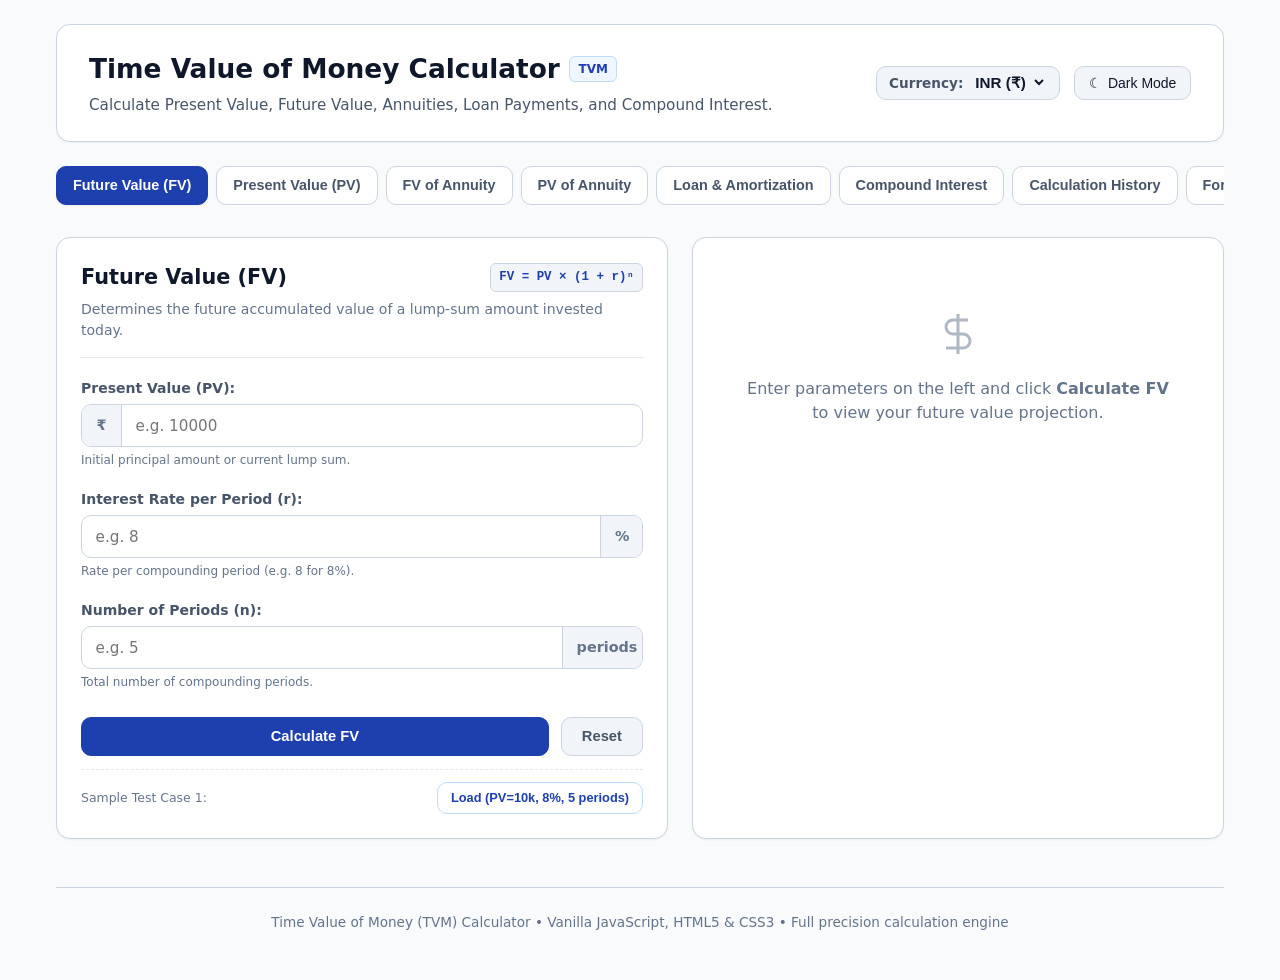
==== index.html @ 26474f4a "feat: scaffold TVM calculator project Initialize the project with React, Vite, and Tailwind CSS, and" ====
<!doctype html>
<html lang="en">
<head>
  <meta charset="UTF-8" />
  <meta name="viewport" content="width=device-width, initial-scale=1.0" />
  <title>Time Value of Money (TVM) Calculator</title>
  <meta name="description" content="Calculate Present Value, Future Value, Annuities, Loan Payments, and Compound Interest." />
  <meta property="og:title" content="Time Value of Money (TVM) Calculator" />
  <meta property="og:description" content="Calculate Present Value, Future Value, Annuities, Loan Payments, and Compound Interest." />
  <meta property="og:type" content="website" />
  <meta name="twitter:card" content="summary_large_image" />
  <link rel="stylesheet" href="./style.css" />
</head>
<body>
  <div class="app-container">
    <!-- Header -->
    <header class="app-header">
      <div class="header-branding">
        <h1>
          <span>Time Value of Money Calculator</span>
          <span class="badge">TVM</span>
        </h1>
        <p>Calculate Present Value, Future Value, Annuities, Loan Payments, and Compound Interest.</p>
      </div>

      <div class="header-actions">
        <!-- Currency Selection -->
        <div class="currency-picker">
          <label for="currency-select">Currency:</label>
          <select id="currency-select" aria-label="Select Currency">
            <option value="INR">INR (₹)</option>
            <option value="USD">USD ($)</option>
            <option value="EUR">EUR (€)</option>
            <option value="GBP">GBP (£)</option>
          </select>
        </div>

        <!-- Light/Dark Mode Toggle -->
        <button id="theme-toggle-btn" class="theme-toggle-btn" type="button" aria-label="Toggle light or dark theme">
          <span id="theme-icon">&#9790;</span>
          <span id="theme-text">Dark Mode</span>
        </button>
      </div>
    </header>

    <!-- Navigation Tabs -->
    <nav class="tab-navigation" role="tablist" aria-label="Calculator Modes">
      <button class="tab-btn active" data-tab="fv" role="tab" aria-selected="true">Future Value (FV)</button>
      <button class="tab-btn" data-tab="pv" role="tab" aria-selected="false">Present Value (PV)</button>
      <button class="tab-btn" data-tab="fva" role="tab" aria-selected="false">FV of Annuity</button>
      <button class="tab-btn" data-tab="pva" role="tab" aria-selected="false">PV of Annuity</button>
      <button class="tab-btn" data-tab="loan" role="tab" aria-selected="false">Loan & Amortization</button>
      <button class="tab-btn" data-tab="ci" role="tab" aria-selected="false">Compound Interest</button>
      <button class="tab-btn" data-tab="history" role="tab" aria-selected="false">Calculation History</button>
      <button class="tab-btn" data-tab="formulas" role="tab" aria-selected="false">Formulas & Guide</button>
    </nav>

    <!-- TAB 1: Future Value (FV) -->
    <section id="pane-fv" class="calc-pane active" role="tabpanel">
      <div class="calc-card-grid">
        <!-- Inputs Card -->
        <div class="calc-card">
          <div class="card-header">
            <h2>
              <span>Future Value (FV)</span>
              <span class="formula-tag">FV = PV &times; (1 + r)ⁿ</span>
            </h2>
            <p class="card-description">Determines the future accumulated value of a lump-sum amount invested today.</p>
          </div>

          <form id="form-fv" onsubmit="event.preventDefault(); calculateFutureValue();">
            <div class="form-group">
              <label for="fv-pv">Present Value (PV):</label>
              <div class="input-addon-wrapper">
                <span class="input-addon currency-symbol">₹</span>
                <input type="number" id="fv-pv" class="form-control" placeholder="e.g. 10000" step="any" min="0" required />
              </div>
              <span id="fv-pv-error" class="error-msg"></span>
              <span class="form-hint">Initial principal amount or current lump sum.</span>
            </div>

            <div class="form-group">
              <label for="fv-rate">Interest Rate per Period (r):</label>
              <div class="input-addon-wrapper">
                <input type="number" id="fv-rate" class="form-control" placeholder="e.g. 8" step="any" min="0" required />
                <span class="input-addon addon-right">%</span>
              </div>
              <span id="fv-rate-error" class="error-msg"></span>
              <span class="form-hint">Rate per compounding period (e.g. 8 for 8%).</span>
            </div>

            <div class="form-group">
              <label for="fv-periods">Number of Periods (n):</label>
              <div class="input-addon-wrapper">
                <input type="number" id="fv-periods" class="form-control" placeholder="e.g. 5" step="any" min="0.01" required />
                <span class="input-addon addon-right">periods</span>
              </div>
              <span id="fv-periods-error" class="error-msg"></span>
              <span class="form-hint">Total number of compounding periods.</span>
            </div>

            <div class="form-actions">
              <button type="button" id="btn-calc-fv" class="btn btn-primary">Calculate FV</button>
              <button type="button" id="btn-reset-fv" class="btn btn-secondary">Reset</button>
            </div>

            <div class="sample-row">
              <span class="sample-label">Sample Test Case 1:</span>
              <button type="button" id="btn-sample-fv" class="btn btn-sample">Load (PV=10k, 8%, 5 periods)</button>
            </div>
          </form>
        </div>

        <!-- Result Card -->
        <div class="result-card">
          <div id="fv-result-placeholder" class="result-placeholder">
            <svg viewBox="0 0 24 24" fill="none" stroke="currentColor" stroke-width="1.5">
              <path d="M12 2v20M17 5H9.5a3.5 3.5 0 0 0 0 7h5a3.5 3.5 0 0 1 0 7H6" />
            </svg>
            <p>Enter parameters on the left and click <strong>Calculate FV</strong> to view your future value projection.</p>
          </div>

          <div id="fv-result-content" class="result-content">
            <div class="result-highlight">
              <div class="result-highlight-label">Calculated Future Value (FV)</div>
              <div id="fv-result-value" class="result-highlight-value">₹0.00</div>
            </div>

            <div class="breakdown-grid">
              <div class="breakdown-item">
                <div class="breakdown-label">Initial Investment (PV)</div>
                <div id="fv-initial-pv" class="breakdown-value">₹0.00</div>
              </div>
              <div class="breakdown-item">
                <div class="breakdown-label">Total Interest Earned</div>
                <div id="fv-total-interest" class="breakdown-value">₹0.00</div>
              </div>
              <div class="breakdown-item">
                <div class="breakdown-label">Periodic Rate</div>
                <div id="fv-rate-display" class="breakdown-value">0.00%</div>
              </div>
              <div class="breakdown-item">
                <div class="breakdown-label">Total Periods</div>
                <div id="fv-periods-display" class="breakdown-value">0</div>
              </div>
            </div>

            <div class="result-formula-applied">
              <strong>Formula Applied:</strong> <code>FV = PV &times; (1 + r)ⁿ</code><br />
              Compound growth calculated continuously across specified periods.
            </div>
          </div>
        </div>
      </div>
    </section>

    <!-- TAB 2: Present Value (PV) -->
    <section id="pane-pv" class="calc-pane" role="tabpanel">
      <div class="calc-card-grid">
        <!-- Inputs Card -->
        <div class="calc-card">
          <div class="card-header">
            <h2>
              <span>Present Value (PV)</span>
              <span class="formula-tag">PV = FV / (1 + r)ⁿ</span>
            </h2>
            <p class="card-description">Determines what an expected future sum is worth in today's currency.</p>
          </div>

          <form id="form-pv" onsubmit="event.preventDefault(); calculatePresentValue();">
            <div class="form-group">
              <label for="pv-fv">Future Value (FV):</label>
              <div class="input-addon-wrapper">
                <span class="input-addon currency-symbol">₹</span>
                <input type="number" id="pv-fv" class="form-control" placeholder="e.g. 14693.28" step="any" min="0" required />
              </div>
              <span id="pv-fv-error" class="error-msg"></span>
              <span class="form-hint">Expected future cash amount desired.</span>
            </div>

            <div class="form-group">
              <label for="pv-rate">Interest Rate per Period (r):</label>
              <div class="input-addon-wrapper">
                <input type="number" id="pv-rate" class="form-control" placeholder="e.g. 8" step="any" min="0" required />
                <span class="input-addon addon-right">%</span>
              </div>
              <span id="pv-rate-error" class="error-msg"></span>
              <span class="form-hint">Discount rate per compounding period.</span>
            </div>

            <div class="form-group">
              <label for="pv-periods">Number of Periods (n):</label>
              <div class="input-addon-wrapper">
                <input type="number" id="pv-periods" class="form-control" placeholder="e.g. 5" step="any" min="0.01" required />
                <span class="input-addon addon-right">periods</span>
              </div>
              <span id="pv-periods-error" class="error-msg"></span>
              <span class="form-hint">Number of discounting periods until future date.</span>
            </div>

            <div class="form-actions">
              <button type="button" id="btn-calc-pv" class="btn btn-primary">Calculate PV</button>
              <button type="button" id="btn-reset-pv" class="btn btn-secondary">Reset</button>
            </div>

            <div class="sample-row">
              <span class="sample-label">Sample Test Case 2:</span>
              <button type="button" id="btn-sample-pv" class="btn btn-sample">Load (FV=14,693.28, 8%, 5 periods)</button>
            </div>
          </form>
        </div>

        <!-- Result Card -->
        <div class="result-card">
          <div id="pv-result-placeholder" class="result-placeholder">
            <svg viewBox="0 0 24 24" fill="none" stroke="currentColor" stroke-width="1.5">
              <path d="M12 2v20M17 5H9.5a3.5 3.5 0 0 0 0 7h5a3.5 3.5 0 0 1 0 7H6" />
            </svg>
            <p>Enter future value and discount parameters to compute present worth.</p>
          </div>

          <div id="pv-result-content" class="result-content">
            <div class="result-highlight">
              <div class="result-highlight-label">Calculated Present Value (PV)</div>
              <div id="pv-result-value" class="result-highlight-value">₹0.00</div>
            </div>

            <div class="breakdown-grid">
              <div class="breakdown-item">
                <div class="breakdown-label">Target Future Value (FV)</div>
                <div id="pv-target-fv" class="breakdown-value">₹0.00</div>
              </div>
              <div class="breakdown-item">
                <div class="breakdown-label">Total Discount / Interest</div>
                <div id="pv-total-discount" class="breakdown-value">₹0.00</div>
              </div>
              <div class="breakdown-item">
                <div class="breakdown-label">Periodic Rate</div>
                <div id="pv-rate-display" class="breakdown-value">0.00%</div>
              </div>
              <div class="breakdown-item">
                <div class="breakdown-label">Total Periods</div>
                <div id="pv-periods-display" class="breakdown-value">0</div>
              </div>
            </div>

            <div class="result-formula-applied">
              <strong>Formula Applied:</strong> <code>PV = FV / (1 + r)ⁿ</code><br />
              Calculates current capital requirement based on the time value discount rate.
            </div>
          </div>
        </div>
      </div>
    </section>

    <!-- TAB 3: Future Value of Ordinary Annuity (FV Annuity) -->
    <section id="pane-fva" class="calc-pane" role="tabpanel">
      <div class="calc-card-grid">
        <!-- Inputs Card -->
        <div class="calc-card">
          <div class="card-header">
            <h2>
              <span>FV of Ordinary Annuity</span>
              <span class="formula-tag">FV = PMT &times; [((1+r)ⁿ - 1) / r]</span>
            </h2>
            <p class="card-description">Computes future accumulated sum when making regular equal payments at period end.</p>
          </div>

          <form id="form-fva" onsubmit="event.preventDefault(); calculateFutureAnnuity();">
            <div class="form-group">
              <label for="fva-pmt">Periodic Payment (PMT):</label>
              <div class="input-addon-wrapper">
                <span class="input-addon currency-symbol">₹</span>
                <input type="number" id="fva-pmt" class="form-control" placeholder="e.g. 1000" step="any" min="0" required />
              </div>
              <span id="fva-pmt-error" class="error-msg"></span>
              <span class="form-hint">Amount deposited or paid at the end of each period.</span>
            </div>

            <div class="form-group">
              <label for="fva-rate">Periodic Interest Rate (r):</label>
              <div class="input-addon-wrapper">
                <input type="number" id="fva-rate" class="form-control" placeholder="e.g. 8" step="any" min="0" required />
                <span class="input-addon addon-right">%</span>
              </div>
              <span id="fva-rate-error" class="error-msg"></span>
              <span class="form-hint">Interest rate per compounding period (supports r = 0%).</span>
            </div>

            <div class="form-group">
              <label for="fva-periods">Number of Periods (n):</label>
              <div class="input-addon-wrapper">
                <input type="number" id="fva-periods" class="form-control" placeholder="e.g. 5" step="any" min="0.01" required />
                <span class="input-addon addon-right">periods</span>
              </div>
              <span id="fva-periods-error" class="error-msg"></span>
              <span class="form-hint">Total number of periodic contributions.</span>
            </div>

            <div class="form-actions">
              <button type="button" id="btn-calc-fva" class="btn btn-primary">Calculate FV Annuity</button>
              <button type="button" id="btn-reset-fva" class="btn btn-secondary">Reset</button>
            </div>

            <div class="sample-row">
              <span class="sample-label">Sample Test Case 3:</span>
              <button type="button" id="btn-sample-fva" class="btn btn-sample">Load (PMT=1k, 8%, 5 periods)</button>
            </div>
          </form>
        </div>

        <!-- Result Card -->
        <div class="result-card">
          <div id="fva-result-placeholder" class="result-placeholder">
            <svg viewBox="0 0 24 24" fill="none" stroke="currentColor" stroke-width="1.5">
              <path d="M12 2v20M17 5H9.5a3.5 3.5 0 0 0 0 7h5a3.5 3.5 0 0 1 0 7H6" />
            </svg>
            <p>Input periodic deposits to calculate the accumulated annuity value.</p>
          </div>

          <div id="fva-result-content" class="result-content">
            <div class="result-highlight">
              <div class="result-highlight-label">Future Value of Annuity</div>
              <div id="fva-result-value" class="result-highlight-value">₹0.00</div>
            </div>

            <div class="breakdown-grid">
              <div class="breakdown-item">
                <div class="breakdown-label">Total Amount Deposited</div>
                <div id="fva-total-deposited" class="breakdown-value">₹0.00</div>
              </div>
              <div class="breakdown-item">
                <div class="breakdown-label">Total Compound Interest</div>
                <div id="fva-total-interest" class="breakdown-value">₹0.00</div>
              </div>
              <div class="breakdown-item">
                <div class="breakdown-label">Periodic Contribution</div>
                <div id="fva-pmt-display" class="breakdown-value">₹0.00</div>
              </div>
              <div class="breakdown-item">
                <div class="breakdown-label">Annuity Type</div>
                <div class="breakdown-value" style="font-size:0.95rem;">Ordinary (End of Period)</div>
              </div>
            </div>

            <div class="result-formula-applied">
              <strong>Formula Applied:</strong> <code>FV = PMT &times; [((1+r)ⁿ - 1) / r]</code><br />
              <em>(If r = 0%, uses safe fallback: <code>FV = PMT &times; n</code> without division by zero)</em>
            </div>
          </div>
        </div>
      </div>
    </section>

    <!-- TAB 4: Present Value of Ordinary Annuity (PV Annuity) -->
    <section id="pane-pva" class="calc-pane" role="tabpanel">
      <div class="calc-card-grid">
        <!-- Inputs Card -->
        <div class="calc-card">
          <div class="card-header">
            <h2>
              <span>PV of Ordinary Annuity</span>
              <span class="formula-tag">PV = PMT &times; [1 - (1+r)⁻ⁿ] / r</span>
            </h2>
            <p class="card-description">Computes the present lump-sum worth of a series of future periodic payments.</p>
          </div>

          <form id="form-pva" onsubmit="event.preventDefault(); calculatePresentAnnuity();">
            <div class="form-group">
              <label for="pva-pmt">Periodic Payment (PMT):</label>
              <div class="input-addon-wrapper">
                <span class="input-addon currency-symbol">₹</span>
                <input type="number" id="pva-pmt" class="form-control" placeholder="e.g. 1000" step="any" min="0" required />
              </div>
              <span id="pva-pmt-error" class="error-msg"></span>
              <span class="form-hint">Expected cash inflow or payout per period.</span>
            </div>

            <div class="form-group">
              <label for="pva-rate">Periodic Interest Rate (r):</label>
              <div class="input-addon-wrapper">
                <input type="number" id="pva-rate" class="form-control" placeholder="e.g. 8" step="any" min="0" required />
                <span class="input-addon addon-right">%</span>
              </div>
              <span id="pva-rate-error" class="error-msg"></span>
              <span class="form-hint">Discount rate per period (supports r = 0%).</span>
            </div>

            <div class="form-group">
              <label for="pva-periods">Number of Periods (n):</label>
              <div class="input-addon-wrapper">
                <input type="number" id="pva-periods" class="form-control" placeholder="e.g. 5" step="any" min="0.01" required />
                <span class="input-addon addon-right">periods</span>
              </div>
              <span id="pva-periods-error" class="error-msg"></span>
              <span class="form-hint">Number of payments to discount back to present.</span>
            </div>

            <div class="form-actions">
              <button type="button" id="btn-calc-pva" class="btn btn-primary">Calculate PV Annuity</button>
              <button type="button" id="btn-reset-pva" class="btn btn-secondary">Reset</button>
            </div>

            <div class="sample-row">
              <span class="sample-label">Sample Data:</span>
              <button type="button" id="btn-sample-pva" class="btn btn-sample">Load (PMT=1k, 8%, 5 periods)</button>
            </div>
          </form>
        </div>

        <!-- Result Card -->
        <div class="result-card">
          <div id="pva-result-placeholder" class="result-placeholder">
            <svg viewBox="0 0 24 24" fill="none" stroke="currentColor" stroke-width="1.5">
              <path d="M12 2v20M17 5H9.5a3.5 3.5 0 0 0 0 7h5a3.5 3.5 0 0 1 0 7H6" />
            </svg>
            <p>Calculate the lump-sum capital equivalent for an ordinary annuity stream.</p>
          </div>

          <div id="pva-result-content" class="result-content">
            <div class="result-highlight">
              <div class="result-highlight-label">Present Value of Annuity</div>
              <div id="pva-result-value" class="result-highlight-value">₹0.00</div>
            </div>

            <div class="breakdown-grid">
              <div class="breakdown-item">
                <div class="breakdown-label">Total Cash Inflows (PMT &times; n)</div>
                <div id="pva-total-payments" class="breakdown-value">₹0.00</div>
              </div>
              <div class="breakdown-item">
                <div class="breakdown-label">Total Discount (Interest)</div>
                <div id="pva-total-interest" class="breakdown-value">₹0.00</div>
              </div>
              <div class="breakdown-item">
                <div class="breakdown-label">Periodic Amount</div>
                <div id="pva-pmt-display" class="breakdown-value">₹0.00</div>
              </div>
              <div class="breakdown-item">
                <div class="breakdown-label">Annuity Type</div>
                <div class="breakdown-value" style="font-size:0.95rem;">Ordinary (End of Period)</div>
              </div>
            </div>

            <div class="result-formula-applied">
              <strong>Formula Applied:</strong> <code>PV = PMT &times; [1 - (1+r)⁻ⁿ] / r</code><br />
              <em>(If r = 0%, uses safe fallback: <code>PV = PMT &times; n</code>)</em>
            </div>
          </div>
        </div>
      </div>
    </section>

    <!-- TAB 5: Loan Payment & Amortization Schedule -->
    <section id="pane-loan" class="calc-pane" role="tabpanel">
      <div class="calc-card-grid">
        <!-- Inputs Card -->
        <div class="calc-card">
          <div class="card-header">
            <h2>
              <span>Loan Payment (EMI)</span>
              <span class="formula-tag">PMT = PV &times; r / [1 - (1+r)⁻ⁿ]</span>
            </h2>
            <p class="card-description">Calculate periodic installments and full amortization schedule across frequencies.</p>
          </div>

          <form id="form-loan" onsubmit="event.preventDefault(); calculateLoanPayment();">
            <div class="form-group">
              <label for="loan-amount">Loan Amount (Principal):</label>
              <div class="input-addon-wrapper">
                <span class="input-addon currency-symbol">₹</span>
                <input type="number" id="loan-amount" class="form-control" placeholder="e.g. 500000" step="any" min="1" required />
              </div>
              <span id="loan-amount-error" class="error-msg"></span>
              <span class="form-hint">Total borrowed capital amount.</span>
            </div>

            <div class="form-group">
              <label for="loan-rate">Annual Interest Rate (APR):</label>
              <div class="input-addon-wrapper">
                <input type="number" id="loan-rate" class="form-control" placeholder="e.g. 8" step="any" min="0" required />
                <span class="input-addon addon-right">%</span>
              </div>
              <span id="loan-rate-error" class="error-msg"></span>
              <span class="form-hint">Nominal annual interest rate (e.g. 8 for 8%).</span>
            </div>

            <div class="form-group">
              <label for="loan-term">Loan Term (Years):</label>
              <div class="input-addon-wrapper">
                <input type="number" id="loan-term" class="form-control" placeholder="e.g. 5" step="any" min="0.1" required />
                <span class="input-addon addon-right">years</span>
              </div>
              <span id="loan-term-error" class="error-msg"></span>
              <span class="form-hint">Loan duration in years.</span>
            </div>

            <div class="form-group">
              <label for="loan-frequency">Payment Frequency:</label>
              <div class="input-addon-wrapper">
                <select id="loan-frequency" class="form-control" aria-label="Select Payment Frequency">
                  <option value="12" selected>Monthly (12 payments/year)</option>
                  <option value="4">Quarterly (4 payments/year)</option>
                  <option value="2">Half-Yearly (2 payments/year)</option>
                  <option value="1">Yearly (1 payment/year)</option>
                </select>
              </div>
              <span class="form-hint">Rate converted to r = (Annual Rate / Frequency / 100).</span>
            </div>

            <div class="form-actions">
              <button type="button" id="btn-calc-loan" class="btn btn-primary">Calculate Payment</button>
              <button type="button" id="btn-reset-loan" class="btn btn-secondary">Reset</button>
            </div>

            <div class="sample-row">
              <span class="sample-label">Sample Test Case 4:</span>
              <button type="button" id="btn-sample-loan" class="btn btn-sample">Load (500k, 8%, 5 yrs, Monthly)</button>
            </div>
          </form>
        </div>

        <!-- Result Card -->
        <div class="result-card">
          <div id="loan-result-placeholder" class="result-placeholder">
            <svg viewBox="0 0 24 24" fill="none" stroke="currentColor" stroke-width="1.5">
              <path d="M12 2v20M17 5H9.5a3.5 3.5 0 0 0 0 7h5a3.5 3.5 0 0 1 0 7H6" />
            </svg>
            <p>Compute periodic loan installments, interest breakdown, and complete repayment table.</p>
          </div>

          <div id="loan-result-content" class="result-content">
            <div class="result-highlight">
              <div class="result-highlight-label">Periodic Payment (Installment)</div>
              <div id="loan-result-value" class="result-highlight-value">₹0.00</div>
            </div>

            <div class="breakdown-grid">
              <div class="breakdown-item">
                <div class="breakdown-label">Principal Borrowed</div>
                <div id="loan-principal-display" class="breakdown-value">₹0.00</div>
              </div>
              <div class="breakdown-item">
                <div class="breakdown-label">Total Interest Payable</div>
                <div id="loan-total-interest" class="breakdown-value">₹0.00</div>
              </div>
              <div class="breakdown-item">
                <div class="breakdown-label">Total Repayment Amount</div>
                <div id="loan-total-payment" class="breakdown-value">₹0.00</div>
              </div>
              <div class="breakdown-item">
                <div class="breakdown-label">Total Installments</div>
                <div id="loan-periods-display" class="breakdown-value">0 payments</div>
              </div>
            </div>

            <div class="result-formula-applied">
              <strong>Formula Applied:</strong> <code>PMT = PV &times; r / [1 - (1+r)⁻ⁿ]</code><br />
              Periodic rate <em>r = APR / Frequency / 100</em>, total periods <em>n = Years &times; Frequency</em>.
            </div>

            <div class="result-card-actions" style="margin-top: 1rem;">
              <button type="button" id="btn-download-amort-csv-card" class="btn btn-success" style="font-size: 0.85rem; width: 100%; font-weight: 600;" title="Download Amortization Table in CSV format">
                <svg width="15" height="15" viewBox="0 0 24 24" fill="none" stroke="currentColor" stroke-width="2.2" stroke-linecap="round" stroke-linejoin="round" aria-hidden="true">
                  <path d="M21 15v4a2 2 0 0 1-2 2H5a2 2 0 0 1-2-2v-4"></path>
                  <polyline points="7 10 12 15 17 10"></polyline>
                  <line x1="12" y1="15" x2="12" y2="3"></line>
                </svg>
                <span>Download Schedule (CSV)</span>
              </button>
            </div>
          </div>
        </div>
      </div>

      <!-- Amortization Schedule Table Container -->
      <div id="amortization-container" class="amortization-section">
        <div class="amortization-header">
          <div>
            <h3 style="font-size: 1.25rem; font-weight: 700; color: var(--text-primary); display: flex; align-items: center; gap: 0.5rem;">
              <span>Loan Amortization Schedule</span>
              <span id="amort-live-badge" class="badge" style="font-size: 0.72rem; text-transform: uppercase; background: var(--color-success-bg); color: var(--color-success); border: 1px solid var(--color-success-border); padding: 0.15rem 0.5rem; border-radius: var(--radius-sm);">Live Table</span>
            </h3>
            <p style="font-size: 0.85rem; color: var(--text-muted); margin-top: 0.25rem;">Real-time schedule generated automatically as you enter loan parameters.</p>
          </div>
          <div class="amort-actions-group">
            <button type="button" id="btn-copy-amort" class="btn btn-secondary" style="font-size: 0.85rem;" title="Copy tab-delimited table to clipboard">
              <span id="copy-amort-icon">&#128203;</span>
              <span id="copy-amort-text">Copy</span>
            </button>
            <button type="button" id="btn-download-amort-csv" class="btn btn-success" style="font-size: 0.85rem; font-weight: 600;" title="Download CSV spreadsheet of this table">
              <svg width="15" height="15" viewBox="0 0 24 24" fill="none" stroke="currentColor" stroke-width="2.2" stroke-linecap="round" stroke-linejoin="round" aria-hidden="true">
                <path d="M21 15v4a2 2 0 0 1-2 2H5a2 2 0 0 1-2-2v-4"></path>
                <polyline points="7 10 12 15 17 10"></polyline>
                <line x1="12" y1="15" x2="12" y2="3"></line>
              </svg>
              <span id="btn-download-amort-csv-text">Download CSV</span>
            </button>
          </div>
        </div>

        <!-- Amortization Quick Stats & Breakdown Bar -->
        <div id="amort-stats-box" class="amort-stats-container" style="display: none;">
          <div class="amort-stats-row">
            <div class="amort-stat-pill">
              <span>Total Installments:</span>
              <strong id="amort-stat-periods">0 payments</strong>
            </div>
            <div class="amort-stat-pill">
              <span>Principal:</span>
              <strong id="amort-stat-principal" style="color: var(--color-primary);">₹0.00</strong>
            </div>
            <div class="amort-stat-pill">
              <span>Total Interest:</span>
              <strong id="amort-stat-interest" style="color: var(--color-warning);">₹0.00</strong>
            </div>
            <div class="amort-stat-pill">
              <span>Interest Ratio:</span>
              <strong id="amort-stat-ratio">0.0%</strong>
            </div>
          </div>
          <div class="amort-progress-bar" title="Blue: Principal | Amber: Interest">
            <div id="amort-bar-principal" class="amort-progress-principal" style="width: 50%;"></div>
            <div id="amort-bar-interest" class="amort-progress-interest" style="width: 50%;"></div>
          </div>
        </div>

        <!-- Schedule View Controls -->
        <div class="amort-controls">
          <div class="amort-view-toggle" role="group" aria-label="Schedule View Toggle">
            <button type="button" id="btn-view-all" class="view-btn active">All Payments</button>
            <button type="button" id="btn-view-annual" class="view-btn">Annual Summary</button>
          </div>

          <div class="amort-filter-wrapper" style="gap: 0.5rem; display: flex; align-items: center;">
            <input type="text" id="amort-filter-input" class="amort-filter-input" placeholder="Search payment # or year..." aria-label="Filter schedule rows" />
            <button type="button" id="btn-download-amort-csv-toolbar" class="btn btn-success btn-sm" style="font-size: 0.8rem; padding: 0.4rem 0.85rem; white-space: nowrap; font-weight: 600;" title="Download Amortization Table in CSV format">
              <svg width="14" height="14" viewBox="0 0 24 24" fill="none" stroke="currentColor" stroke-width="2.2" stroke-linecap="round" stroke-linejoin="round" aria-hidden="true">
                <path d="M21 15v4a2 2 0 0 1-2 2H5a2 2 0 0 1-2-2v-4"></path>
                <polyline points="7 10 12 15 17 10"></polyline>
                <line x1="12" y1="15" x2="12" y2="3"></line>
              </svg>
              <span>Download CSV</span>
            </button>
          </div>
        </div>

        <div class="table-responsive">
          <table class="data-table" id="amortization-table">
            <thead>
              <tr>
                <th id="amort-col-header-no">Payment No.</th>
                <th>Payment</th>
                <th>Principal</th>
                <th>Interest</th>
                <th>Cumulative Interest</th>
                <th>Remaining Balance</th>
              </tr>
            </thead>
            <tbody id="amortization-tbody">
              <tr id="amort-empty-row">
                <td colspan="6" style="text-align: center; padding: 2.5rem 1rem; color: var(--text-muted); font-size: 0.95rem;">
                  Enter Loan Amount, Annual Interest Rate, and Loan Term above to automatically generate your Amortization Schedule table.
                </td>
              </tr>
            </tbody>
            <tfoot id="amortization-tfoot" style="display: none;">
              <!-- Summary totals populated via JS -->
            </tfoot>
          </table>
        </div>

        <!-- Table Bottom Action Bar -->
        <div id="amort-bottom-actions" class="amort-bottom-bar" style="margin-top: 1.25rem; display: flex; align-items: center; justify-content: space-between; flex-wrap: wrap; gap: 0.85rem; padding: 0.85rem 1.15rem; background: var(--bg-surface-subtle); border: 1px solid var(--border-light); border-radius: var(--radius-md);">
          <div style="font-size: 0.85rem; color: var(--text-secondary); display: flex; align-items: center; gap: 0.5rem;">
            <span style="font-size: 1.15rem;">📊</span>
            <span>Export complete loan amortization schedule with all payment and interest details directly into a spreadsheet.</span>
          </div>
          <button type="button" id="btn-download-amort-csv-bottom" class="btn btn-success" style="font-size: 0.88rem; font-weight: 600; padding: 0.55rem 1.25rem;" title="Download Amortization Table in CSV format">
            <svg width="16" height="16" viewBox="0 0 24 24" fill="none" stroke="currentColor" stroke-width="2.2" stroke-linecap="round" stroke-linejoin="round" aria-hidden="true">
              <path d="M21 15v4a2 2 0 0 1-2 2H5a2 2 0 0 1-2-2v-4"></path>
              <polyline points="7 10 12 15 17 10"></polyline>
              <line x1="12" y1="15" x2="12" y2="3"></line>
            </svg>
            <span>Download Amortization Table (CSV)</span>
          </button>
        </div>
      </div>
    </section>

    <!-- TAB 6: Compound Interest -->
    <section id="pane-ci" class="calc-pane" role="tabpanel">
      <div class="calc-card-grid">
        <!-- Inputs Card -->
        <div class="calc-card">
          <div class="card-header">
            <h2>
              <span>Compound Interest</span>
              <span class="formula-tag">A = P &times; (1 + r/m)^(m&times;t)</span>
            </h2>
            <p class="card-description">Calculate exponential interest growth over time with customizable compounding intervals.</p>
          </div>

          <form id="form-ci" onsubmit="event.preventDefault(); calculateCompoundInterest();">
            <div class="form-group">
              <label for="ci-principal">Principal Amount (P):</label>
              <div class="input-addon-wrapper">
                <span class="input-addon currency-symbol">₹</span>
                <input type="number" id="ci-principal" class="form-control" placeholder="e.g. 10000" step="any" min="0" required />
              </div>
              <span id="ci-principal-error" class="error-msg"></span>
              <span class="form-hint">Initial deposit or investment balance.</span>
            </div>

            <div class="form-group">
              <label for="ci-rate">Annual Interest Rate (r):</label>
              <div class="input-addon-wrapper">
                <input type="number" id="ci-rate" class="form-control" placeholder="e.g. 8" step="any" min="0" required />
                <span class="input-addon addon-right">%</span>
              </div>
              <span id="ci-rate-error" class="error-msg"></span>
              <span class="form-hint">Nominal annual interest rate (e.g. 8 for 8%).</span>
            </div>

            <div class="form-group">
              <label for="ci-time">Time Horizon (t in years):</label>
              <div class="input-addon-wrapper">
                <input type="number" id="ci-time" class="form-control" placeholder="e.g. 5" step="any" min="0.01" required />
                <span class="input-addon addon-right">years</span>
              </div>
              <span id="ci-time-error" class="error-msg"></span>
              <span class="form-hint">Number of investment years.</span>
            </div>

            <div class="form-group">
              <label for="ci-frequency">Compounding Frequency (m):</label>
              <div class="input-addon-wrapper">
                <select id="ci-frequency" class="form-control" aria-label="Select Compounding Frequency">
                  <option value="1" selected>Annually (Once a year)</option>
                  <option value="2">Semi-annually (2 times/year)</option>
                  <option value="4">Quarterly (4 times/year)</option>
                  <option value="12">Monthly (12 times/year)</option>
                  <option value="365">Daily (365 times/year)</option>
                </select>
              </div>
              <span class="form-hint">Times interest compounds each calendar year.</span>
            </div>

            <div class="form-actions">
              <button type="button" id="btn-calc-ci" class="btn btn-primary">Calculate Compound Interest</button>
              <button type="button" id="btn-reset-ci" class="btn btn-secondary">Reset</button>
            </div>

            <div class="sample-row">
              <span class="sample-label">Sample Test Case 5:</span>
              <button type="button" id="btn-sample-ci" class="btn btn-sample">Load (P=10k, 8%, 5 yrs, Annual)</button>
            </div>
          </form>
        </div>

        <!-- Result Card -->
        <div class="result-card">
          <div id="ci-result-placeholder" class="result-placeholder">
            <svg viewBox="0 0 24 24" fill="none" stroke="currentColor" stroke-width="1.5">
              <path d="M12 2v20M17 5H9.5a3.5 3.5 0 0 0 0 7h5a3.5 3.5 0 0 1 0 7H6" />
            </svg>
            <p>Enter compound growth parameters to calculate final accumulated capital.</p>
          </div>

          <div id="ci-result-content" class="result-content">
            <div class="result-highlight">
              <div class="result-highlight-label">Final Future Amount (A)</div>
              <div id="ci-result-value" class="result-highlight-value">₹0.00</div>
            </div>

            <div class="breakdown-grid">
              <div class="breakdown-item">
                <div class="breakdown-label">Initial Principal (P)</div>
                <div id="ci-initial-principal" class="breakdown-value">₹0.00</div>
              </div>
              <div class="breakdown-item">
                <div class="breakdown-label">Total Interest Earned</div>
                <div id="ci-interest-earned" class="breakdown-value">₹0.00</div>
              </div>
              <div class="breakdown-item">
                <div class="breakdown-label">Effective Annual Rate (EAR)</div>
                <div id="ci-effective-rate" class="breakdown-value">0.00%</div>
              </div>
              <div class="breakdown-item">
                <div class="breakdown-label">Growth Multiple</div>
                <div class="breakdown-value" id="ci-multiplier-display" style="font-size:1.05rem;">Exponential</div>
              </div>
            </div>

            <div class="result-formula-applied">
              <strong>Formula Applied:</strong> <code>A = P &times; (1 + r/m)^(m&times;t)</code><br />
              Compounding interest yields interest on interest over time.
            </div>
          </div>
        </div>
      </div>
    </section>

    <!-- TAB 7: Calculation History -->
    <section id="pane-history" class="calc-pane" role="tabpanel">
      <div class="history-container">
        <div class="history-header">
          <div>
            <h2 style="font-size: 1.3rem; font-weight: 700;">Calculation History</h2>
            <p style="font-size: 0.85rem; color: var(--text-muted);">Stored locally in your browser session for easy audit and review.</p>
          </div>
          <div class="history-actions">
            <button type="button" id="btn-download-history-csv" class="btn btn-secondary" style="font-size: 0.85rem;">
              <span>&#128190;</span> Download CSV
            </button>
            <button type="button" id="btn-clear-history" class="btn btn-secondary" style="font-size: 0.85rem; color: var(--color-danger);">
              <span>&#128465;</span> Clear History
            </button>
          </div>
        </div>

        <div id="history-empty" class="empty-history">
          <p>No calculations performed yet. Compute any value above to record it in your history.</p>
        </div>

        <div id="history-table-container" class="table-responsive" style="display: none;">
          <table class="data-table">
            <thead>
              <tr>
                <th style="text-align: left;">Date / Time</th>
                <th style="text-align: left;">Type</th>
                <th style="text-align: left;">Inputs</th>
                <th style="text-align: left;">Result</th>
              </tr>
            </thead>
            <tbody id="history-tbody">
              <!-- Dynamically populated -->
            </tbody>
          </table>
        </div>
      </div>
    </section>

    <!-- TAB 8: Formulas & Comprehensive Financial Guide -->
    <section id="pane-formulas" class="calc-pane" role="tabpanel">
      <div style="margin-bottom: 1.5rem;">
        <h2 style="font-size: 1.4rem; font-weight: 700; color: var(--text-primary);">Financial Formulas Reference & Variable Definitions</h2>
        <p style="color: var(--text-secondary); font-size: 0.95rem;">Understand the core principles governing the Time Value of Money (TVM).</p>
      </div>

      <div class="formula-grid">
        <!-- 1. Future Value -->
        <div class="formula-card">
          <h3>1. Future Value (FV)</h3>
          <div class="formula-box">FV = PV &times; (1 + r)ⁿ</div>
          <div class="formula-variables">
            <p>Evaluates how much money an investment made today will grow into over <em>n</em> periods at an interest rate of <em>r</em> per period.</p>
            <ul>
              <li><span class="variable-tag">FV</span>: Future Value (accumulated future balance)</li>
              <li><span class="variable-tag">PV</span>: Present Value (initial capital or deposit today)</li>
              <li><span class="variable-tag">r</span>: Interest rate per compounding period in decimal (e.g. 8% = 0.08)</li>
              <li><span class="variable-tag">n</span>: Number of compounding periods</li>
            </ul>
          </div>
        </div>

        <!-- 2. Present Value -->
        <div class="formula-card">
          <h3>2. Present Value (PV)</h3>
          <div class="formula-box">PV = FV / (1 + r)ⁿ</div>
          <div class="formula-variables">
            <p>Calculates the current dollar value of a designated cash sum expected to be received in the future, discounted at rate <em>r</em>.</p>
            <ul>
              <li><span class="variable-tag">PV</span>: Present Value (discounted current equivalent)</li>
              <li><span class="variable-tag">FV</span>: Future Value (nominal target sum to receive)</li>
              <li><span class="variable-tag">r</span>: Discount rate per period</li>
              <li><span class="variable-tag">n</span>: Number of discounting periods</li>
            </ul>
          </div>
        </div>

        <!-- 3. Future Value of Ordinary Annuity -->
        <div class="formula-card">
          <h3>3. Future Value of Annuity</h3>
          <div class="formula-box">FV = PMT &times; [((1 + r)ⁿ - 1) / r]</div>
          <div class="formula-variables">
            <p>Determines the final total value of a steady stream of equal periodic deposits made at the end of each period.</p>
            <ul>
              <li><span class="variable-tag">PMT</span>: Periodic payment or contribution</li>
              <li><span class="variable-tag">r</span>: Periodic interest rate</li>
              <li><span class="variable-tag">n</span>: Number of regular payments</li>
              <li><em>Note:</em> If <span class="variable-tag">r = 0</span>, formula simplifies to: <code>FV = PMT &times; n</code></li>
            </ul>
          </div>
        </div>

        <!-- 4. Present Value of Ordinary Annuity -->
        <div class="formula-card">
          <h3>4. Present Value of Annuity</h3>
          <div class="formula-box">PV = PMT &times; [1 - (1 + r)⁻ⁿ] / r</div>
          <div class="formula-variables">
            <p>Computes the single upfront lump sum required today that would duplicate receiving a stream of periodic payments over <em>n</em> intervals.</p>
            <ul>
              <li><span class="variable-tag">PMT</span>: Periodic payment amount</li>
              <li><span class="variable-tag">r</span>: Periodic discount rate</li>
              <li><span class="variable-tag">n</span>: Total number of installments</li>
              <li><em>Note:</em> If <span class="variable-tag">r = 0</span>, formula simplifies to: <code>PV = PMT &times; n</code></li>
            </ul>
          </div>
        </div>

        <!-- 5. Loan Payment -->
        <div class="formula-card">
          <h3>5. Loan Payment (Amortization)</h3>
          <div class="formula-box">PMT = PV &times; [r / (1 - (1 + r)⁻ⁿ)]</div>
          <div class="formula-variables">
            <p>Determines the fixed periodic installment (EMI) required to completely retire a debt over <em>n</em> periods.</p>
            <ul>
              <li><span class="variable-tag">PV</span>: Loan Amount (Principal borrowed)</li>
              <li><span class="variable-tag">r</span>: Periodic interest rate: <code>(Annual Rate / Frequency / 100)</code></li>
              <li><span class="variable-tag">n</span>: Total number of payments: <code>(Years &times; Frequency)</code></li>
              <li><span class="variable-tag">PMT</span>: Periodic installment amount</li>
            </ul>
          </div>
        </div>

        <!-- 6. Compound Interest -->
        <div class="formula-card">
          <h3>6. Compound Interest</h3>
          <div class="formula-box">A = P &times; (1 + r/m)^(m &times; t)</div>
          <div class="formula-variables">
            <p>Calculates compound interest accrued when interest is calculated and reinvested <em>m</em> times per calendar year.</p>
            <ul>
              <li><span class="variable-tag">A</span>: Final accrued total balance</li>
              <li><span class="variable-tag">P</span>: Initial Principal amount</li>
              <li><span class="variable-tag">r</span>: Annual nominal interest rate in decimal form</li>
              <li><span class="variable-tag">m</span>: Compounding frequency per year (1=Annual, 12=Monthly, 365=Daily)</li>
              <li><span class="variable-tag">t</span>: Total time duration in years</li>
            </ul>
          </div>
        </div>
      </div>
    </section>

    <!-- Footer -->
    <footer class="app-footer">
      <p>Time Value of Money (TVM) Calculator &bull; Vanilla JavaScript, HTML5 &amp; CSS3 &bull; Full precision calculation engine</p>
    </footer>
  </div>

  <script src="./script.js"></script>
</body>
</html>
---- style.css ----
/* ==========================================================================
   Time Value of Money (TVM) Calculator - Stylesheet (style.css)
   Clean, responsive, accessible, with built-in Light/Dark themes
   ========================================================================== */

:root {
  /* Color Palette - Light Theme */
  --bg-primary: #f8fafc;
  --bg-surface: #ffffff;
  --bg-surface-subtle: #f1f5f9;
  --bg-surface-accent: #e2e8f0;
  
  --text-primary: #0f172a;
  --text-secondary: #475569;
  --text-muted: #64748b;
  --text-inverse: #ffffff;

  --border-color: #cbd5e1;
  --border-light: #e2e8f0;
  --border-focus: #2563eb;

  --color-primary: #1e40af;
  --color-primary-hover: #1d4ed8;
  --color-primary-light: #eff6ff;
  --color-primary-border: #bfdbfe;

  --color-success: #059669;
  --color-success-bg: #ecfdf5;
  --color-success-border: #a7f3d0;

  --color-warning: #d97706;
  --color-warning-bg: #fffbeb;

  --color-danger: #dc2626;
  --color-danger-bg: #fef2f2;
  --color-danger-border: #fecaca;

  --shadow-sm: 0 1px 2px 0 rgba(0, 0, 0, 0.05);
  --shadow-md: 0 4px 6px -1px rgba(0, 0, 0, 0.1), 0 2px 4px -2px rgba(0, 0, 0, 0.1);
  --shadow-lg: 0 10px 15px -3px rgba(0, 0, 0, 0.1), 0 4px 6px -4px rgba(0, 0, 0, 0.1);

  --radius-sm: 6px;
  --radius-md: 10px;
  --radius-lg: 14px;
  --radius-full: 9999px;

  --font-family: system-ui, -apple-system, BlinkMacSystemFont, 'Segoe UI', Roboto, Oxygen, Ubuntu, Cantarell, sans-serif;
  --font-mono: 'SFMono-Regular', Consolas, 'Liberation Mono', Menlo, Courier, monospace;
}

[data-theme="dark"] {
  --bg-primary: #0b1120;
  --bg-surface: #131d33;
  --bg-surface-subtle: #1e293b;
  --bg-surface-accent: #334155;
  
  --text-primary: #f8fafc;
  --text-secondary: #cbd5e1;
  --text-muted: #94a3b8;
  --text-inverse: #0f172a;

  --border-color: #334155;
  --border-light: #1e293b;
  --border-focus: #3b82f6;

  --color-primary: #3b82f6;
  --color-primary-hover: #60a5fa;
  --color-primary-light: #172554;
  --color-primary-border: #1e40af;

  --color-success: #10b981;
  --color-success-bg: #064e3b;
  --color-success-border: #047857;

  --color-warning: #f59e0b;
  --color-warning-bg: #451a03;

  --color-danger: #ef4444;
  --color-danger-bg: #450a0a;
  --color-danger-border: #991b1b;

  --shadow-sm: 0 1px 2px 0 rgba(0, 0, 0, 0.3);
  --shadow-md: 0 4px 6px -1px rgba(0, 0, 0, 0.4), 0 2px 4px -2px rgba(0, 0, 0, 0.3);
  --shadow-lg: 0 10px 15px -3px rgba(0, 0, 0, 0.5), 0 4px 6px -4px rgba(0, 0, 0, 0.4);
}

/* Base Styles */
*, *::before, *::after {
  box-sizing: border-box;
  margin: 0;
  padding: 0;
}

body {
  font-family: var(--font-family);
  background-color: var(--bg-primary);
  color: var(--text-primary);
  line-height: 1.5;
  -webkit-font-smoothing: antialiased;
  min-height: 100vh;
  transition: background-color 0.2s ease, color 0.2s ease;
}

/* App Container */
.app-container {
  max-width: 1200px;
  margin: 0 auto;
  padding: 1.5rem 1rem 3rem 1rem;
}

/* Header */
.app-header {
  background: var(--bg-surface);
  border: 1px solid var(--border-color);
  border-radius: var(--radius-lg);
  padding: 1.5rem 2rem;
  margin-bottom: 1.5rem;
  box-shadow: var(--shadow-sm);
  display: flex;
  flex-direction: column;
  gap: 1rem;
}

@media (min-width: 768px) {
  .app-header {
    flex-direction: row;
    align-items: center;
    justify-content: space-between;
  }
}

.header-branding h1 {
  font-size: 1.65rem;
  font-weight: 700;
  color: var(--text-primary);
  display: flex;
  align-items: center;
  gap: 0.6rem;
}

.header-branding h1 .badge {
  font-size: 0.75rem;
  font-weight: 600;
  text-transform: uppercase;
  background: var(--color-primary-light);
  color: var(--color-primary);
  padding: 0.2rem 0.5rem;
  border-radius: var(--radius-sm);
  border: 1px solid var(--color-primary-border);
}

.header-branding p {
  color: var(--text-secondary);
  font-size: 0.95rem;
  margin-top: 0.35rem;
}

.header-actions {
  display: flex;
  align-items: center;
  gap: 0.85rem;
  flex-wrap: wrap;
}

.currency-picker {
  display: flex;
  align-items: center;
  gap: 0.5rem;
  background: var(--bg-surface-subtle);
  padding: 0.35rem 0.75rem;
  border-radius: var(--radius-md);
  border: 1px solid var(--border-color);
}

.currency-picker label {
  font-size: 0.85rem;
  font-weight: 600;
  color: var(--text-secondary);
}

.currency-picker select {
  background: transparent;
  border: none;
  font-size: 0.95rem;
  font-weight: 600;
  color: var(--text-primary);
  outline: none;
  cursor: pointer;
}

.theme-toggle-btn {
  background: var(--bg-surface-subtle);
  border: 1px solid var(--border-color);
  color: var(--text-primary);
  padding: 0.5rem 0.85rem;
  border-radius: var(--radius-md);
  cursor: pointer;
  display: flex;
  align-items: center;
  gap: 0.4rem;
  font-size: 0.875rem;
  font-weight: 500;
  transition: all 0.15s ease;
}

.theme-toggle-btn:hover {
  background: var(--bg-surface-accent);
}

/* Nav Tabs */
.tab-navigation {
  display: flex;
  gap: 0.5rem;
  overflow-x: auto;
  padding-bottom: 0.5rem;
  margin-bottom: 1.5rem;
  scrollbar-width: thin;
}

.tab-navigation::-webkit-scrollbar {
  height: 6px;
}
.tab-navigation::-webkit-scrollbar-thumb {
  background: var(--border-color);
  border-radius: var(--radius-full);
}

.tab-btn {
  flex-shrink: 0;
  background: var(--bg-surface);
  color: var(--text-secondary);
  border: 1px solid var(--border-color);
  padding: 0.65rem 1rem;
  border-radius: var(--radius-md);
  font-size: 0.9rem;
  font-weight: 600;
  cursor: pointer;
  display: flex;
  align-items: center;
  gap: 0.4rem;
  transition: all 0.15s ease;
  white-space: nowrap;
}

.tab-btn:hover {
  background: var(--bg-surface-subtle);
  color: var(--text-primary);
  border-color: var(--border-focus);
}

.tab-btn.active {
  background: var(--color-primary);
  color: var(--text-inverse);
  border-color: var(--color-primary);
  box-shadow: var(--shadow-sm);
}

/* Main Content Panes */
.calc-pane {
  display: none;
}

.calc-pane.active {
  display: block;
  animation: fadeIn 0.2s ease-in-out;
}

@keyframes fadeIn {
  from { opacity: 0; transform: translateY(4px); }
  to { opacity: 1; transform: translateY(0); }
}

/* Calculator Card Grid */
.calc-card-grid {
  display: grid;
  grid-template-columns: 1fr;
  gap: 1.5rem;
}

@media (min-width: 992px) {
  .calc-card-grid {
    grid-template-columns: 1.15fr 1fr;
  }
}

/* Calculator Card */
.calc-card {
  background: var(--bg-surface);
  border: 1px solid var(--border-color);
  border-radius: var(--radius-lg);
  padding: 1.5rem;
  box-shadow: var(--shadow-sm);
}

.card-header {
  border-bottom: 1px solid var(--border-light);
  padding-bottom: 1rem;
  margin-bottom: 1.25rem;
}

.card-header h2 {
  font-size: 1.3rem;
  font-weight: 700;
  color: var(--text-primary);
  display: flex;
  align-items: center;
  justify-content: space-between;
}

.formula-tag {
  font-family: var(--font-mono);
  font-size: 0.78rem;
  background: var(--bg-surface-subtle);
  color: var(--color-primary);
  padding: 0.25rem 0.5rem;
  border-radius: var(--radius-sm);
  border: 1px solid var(--border-color);
  font-weight: 600;
}

.card-description {
  font-size: 0.875rem;
  color: var(--text-muted);
  margin-top: 0.35rem;
}

/* Form Controls */
.form-group {
  margin-bottom: 1.1rem;
}

.form-group label {
  display: block;
  font-size: 0.875rem;
  font-weight: 600;
  color: var(--text-secondary);
  margin-bottom: 0.35rem;
}

.input-addon-wrapper {
  display: flex;
  align-items: center;
  border: 1px solid var(--border-color);
  border-radius: var(--radius-md);
  background: var(--bg-surface);
  overflow: hidden;
  transition: border-color 0.15s ease, box-shadow 0.15s ease;
}

.input-addon-wrapper:focus-within {
  border-color: var(--border-focus);
  box-shadow: 0 0 0 3px rgba(37, 99, 235, 0.15);
}

.input-addon {
  padding: 0.6rem 0.85rem;
  background: var(--bg-surface-subtle);
  color: var(--text-muted);
  font-size: 0.9rem;
  font-weight: 600;
  border-right: 1px solid var(--border-color);
  user-select: none;
  min-width: 40px;
  text-align: center;
}

.input-addon.addon-right {
  border-right: none;
  border-left: 1px solid var(--border-color);
}

.form-control {
  width: 100%;
  padding: 0.6rem 0.85rem;
  font-size: 0.95rem;
  font-family: var(--font-family);
  color: var(--text-primary);
  background: transparent;
  border: none;
  outline: none;
}

select.form-control {
  appearance: none;
  background-image: url("data:image/svg+xml;charset=UTF-8,%3csvg xmlns='http://www.w3.org/2000/svg' viewBox='0 0 24 24' fill='none' stroke='%2364748b' stroke-width='2' stroke-linecap='round' stroke-linejoin='round'%3e%3cpolyline points='6 9 12 15 18 9'%3e%3c/polyline%3e%3c/svg%3e");
  background-repeat: no-repeat;
  background-position: right 0.75rem center;
  background-size: 1rem;
  padding-right: 2.2rem;
  cursor: pointer;
}

.form-hint {
  font-size: 0.75rem;
  color: var(--text-muted);
  margin-top: 0.25rem;
}

/* Error Messages */
.error-msg {
  display: none;
  color: var(--color-danger);
  font-size: 0.78rem;
  font-weight: 500;
  margin-top: 0.3rem;
}

.error-msg.visible {
  display: block;
}

.input-addon-wrapper.has-error {
  border-color: var(--color-danger);
  background: var(--color-danger-bg);
}

.calc-alert {
  display: none;
  padding: 0.75rem 1rem;
  margin-bottom: 1.1rem;
  border-radius: var(--radius-md);
  font-size: 0.85rem;
  font-weight: 500;
}

.calc-alert.visible {
  display: flex;
  align-items: center;
  gap: 0.5rem;
}

.calc-alert.danger {
  background: var(--color-danger-bg);
  border: 1px solid var(--color-danger-border);
  color: var(--color-danger);
}

/* Form Actions */
.form-actions {
  display: flex;
  gap: 0.75rem;
  margin-top: 1.5rem;
  flex-wrap: wrap;
}

.btn {
  padding: 0.65rem 1.25rem;
  font-size: 0.92rem;
  font-weight: 600;
  border-radius: var(--radius-md);
  border: 1px solid transparent;
  cursor: pointer;
  display: inline-flex;
  align-items: center;
  justify-content: center;
  gap: 0.4rem;
  transition: all 0.15s ease;
}

.btn-primary {
  background: var(--color-primary);
  color: var(--text-inverse);
  border-color: var(--color-primary);
  flex: 1;
}

.btn-primary:hover {
  background: var(--color-primary-hover);
}

.btn-secondary {
  background: var(--bg-surface-subtle);
  color: var(--text-secondary);
  border-color: var(--border-color);
}

.btn-secondary:hover {
  background: var(--bg-surface-accent);
  color: var(--text-primary);
}

.btn-success {
  background: #059669;
  color: #ffffff;
  border-color: #059669;
  box-shadow: 0 1px 2px rgba(5, 150, 105, 0.2);
}

.btn-success:hover {
  background: #047857;
  border-color: #047857;
  color: #ffffff;
}

.btn-success:active {
  transform: translateY(1px);
}

.btn-sm {
  padding: 0.35rem 0.75rem;
  font-size: 0.8rem;
}

/* Toast Notification */
.app-toast-container {
  position: fixed;
  bottom: 1.5rem;
  right: 1.5rem;
  z-index: 9999;
  display: flex;
  flex-direction: column;
  gap: 0.5rem;
  pointer-events: none;
}

.app-toast {
  pointer-events: auto;
  display: inline-flex;
  align-items: center;
  gap: 0.6rem;
  padding: 0.75rem 1.15rem;
  border-radius: var(--radius-md);
  font-size: 0.88rem;
  font-weight: 500;
  box-shadow: var(--shadow-lg);
  color: #ffffff;
  background: #1e293b;
  border: 1px solid rgba(255, 255, 255, 0.1);
  animation: toastSlideIn 0.25s cubic-bezier(0.16, 1, 0.3, 1);
  transition: opacity 0.3s ease, transform 0.3s ease;
}

.app-toast.toast-success {
  background: #065f46;
  border-color: #059669;
}

.app-toast.toast-warning {
  background: #92400e;
  border-color: #d97706;
}

.app-toast.toast-info {
  background: #1e3a8a;
  border-color: #2563eb;
}

.app-toast.toast-fading {
  opacity: 0;
  transform: translateY(10px);
}

@keyframes toastSlideIn {
  from {
    opacity: 0;
    transform: translateY(12px) scale(0.96);
  }
  to {
    opacity: 1;
    transform: translateY(0) scale(1);
  }
}

.btn-sample {
  background: transparent;
  color: var(--color-primary);
  border-color: var(--color-primary-border);
  font-size: 0.8rem;
  padding: 0.45rem 0.8rem;
}

.btn-sample:hover {
  background: var(--color-primary-light);
}

.sample-row {
  margin-top: 0.85rem;
  display: flex;
  align-items: center;
  justify-content: space-between;
  border-top: 1px dashed var(--border-light);
  padding-top: 0.75rem;
}

.sample-label {
  font-size: 0.78rem;
  color: var(--text-muted);
}

/* Results Card */
.result-card {
  background: var(--bg-surface);
  border: 1px solid var(--border-color);
  border-radius: var(--radius-lg);
  padding: 1.5rem;
  box-shadow: var(--shadow-sm);
  display: flex;
  flex-direction: column;
}

.result-placeholder {
  text-align: center;
  padding: 3rem 1.5rem;
  color: var(--text-muted);
}

.result-placeholder svg {
  width: 48px;
  height: 48px;
  margin-bottom: 0.75rem;
  opacity: 0.5;
}

.result-content {
  display: none;
}

.result-content.visible {
  display: block;
}

.result-highlight {
  background: var(--color-primary-light);
  border: 1px solid var(--color-primary-border);
  border-radius: var(--radius-md);
  padding: 1.25rem;
  margin-bottom: 1.25rem;
  text-align: center;
}

.result-highlight-label {
  font-size: 0.82rem;
  font-weight: 600;
  text-transform: uppercase;
  letter-spacing: 0.05em;
  color: var(--text-secondary);
}

.result-highlight-value {
  font-size: 2.2rem;
  font-weight: 800;
  color: var(--color-primary);
  margin-top: 0.25rem;
  font-family: var(--font-mono);
  word-break: break-word;
}

.breakdown-grid {
  display: grid;
  grid-template-columns: 1fr;
  gap: 0.75rem;
  margin-bottom: 1.25rem;
}

@media (min-width: 500px) {
  .breakdown-grid {
    grid-template-columns: 1fr 1fr;
  }
}

.breakdown-item {
  background: var(--bg-surface-subtle);
  border: 1px solid var(--border-light);
  border-radius: var(--radius-md);
  padding: 0.75rem 1rem;
}

.breakdown-label {
  font-size: 0.78rem;
  color: var(--text-muted);
  font-weight: 500;
}

.breakdown-value {
  font-size: 1.1rem;
  font-weight: 700;
  color: var(--text-primary);
  margin-top: 0.2rem;
  font-family: var(--font-mono);
}

.result-formula-applied {
  background: var(--bg-surface-subtle);
  border-radius: var(--radius-md);
  padding: 0.85rem 1rem;
  font-size: 0.82rem;
  color: var(--text-secondary);
  border-left: 3px solid var(--color-primary);
  margin-bottom: 1.25rem;
  line-height: 1.5;
}

.result-formula-applied code {
  font-family: var(--font-mono);
  color: var(--color-primary);
  font-weight: 600;
}

/* Amortization Table Section */
.amortization-section {
  margin-top: 2rem;
  background: var(--bg-surface);
  border: 1px solid var(--border-color);
  border-radius: var(--radius-lg);
  padding: 1.5rem;
  box-shadow: var(--shadow-sm);
}

.amortization-header {
  display: flex;
  flex-direction: column;
  gap: 0.75rem;
  margin-bottom: 1.25rem;
}

@media (min-width: 640px) {
  .amortization-header {
    flex-direction: row;
    align-items: center;
    justify-content: space-between;
  }
}

.amort-stats-container {
  margin-bottom: 1rem;
  padding: 0.85rem 1rem;
  background: var(--bg-surface-subtle);
  border: 1px solid var(--border-light);
  border-radius: var(--radius-md);
  display: flex;
  flex-direction: column;
  gap: 0.75rem;
}

.amort-stats-row {
  display: flex;
  flex-wrap: wrap;
  gap: 0.75rem;
  align-items: center;
  justify-content: space-between;
}

.amort-stat-pill {
  display: inline-flex;
  align-items: center;
  gap: 0.35rem;
  font-size: 0.82rem;
  font-weight: 600;
  color: var(--text-secondary);
}

.amort-stat-pill strong {
  font-family: var(--font-mono);
  color: var(--text-primary);
}

.amort-progress-bar {
  display: flex;
  height: 10px;
  border-radius: var(--radius-full);
  overflow: hidden;
  background: var(--bg-surface-accent);
}

.amort-progress-principal {
  background: var(--color-primary);
  height: 100%;
  transition: width 0.3s ease;
}

.amort-progress-interest {
  background: var(--color-warning);
  height: 100%;
  transition: width 0.3s ease;
}

.amort-controls {
  display: flex;
  flex-wrap: wrap;
  align-items: center;
  justify-content: space-between;
  gap: 0.75rem;
  margin-bottom: 0.85rem;
}

.amort-view-toggle {
  display: inline-flex;
  background: var(--bg-surface-subtle);
  border: 1px solid var(--border-color);
  border-radius: var(--radius-md);
  padding: 0.2rem;
  gap: 0.2rem;
}

.view-btn {
  padding: 0.35rem 0.75rem;
  font-size: 0.8rem;
  font-weight: 600;
  border: none;
  background: transparent;
  color: var(--text-secondary);
  border-radius: var(--radius-sm);
  cursor: pointer;
  transition: all 0.15s ease;
}

.view-btn.active {
  background: var(--bg-surface);
  color: var(--color-primary);
  box-shadow: var(--shadow-sm);
}

.amort-filter-wrapper {
  position: relative;
  display: flex;
  align-items: center;
}

.amort-filter-input {
  background: var(--bg-surface);
  border: 1px solid var(--border-color);
  color: var(--text-primary);
  border-radius: var(--radius-md);
  padding: 0.4rem 0.75rem;
  font-size: 0.82rem;
  width: 160px;
  outline: none;
  transition: border-color 0.15s ease;
}

.amort-filter-input:focus {
  border-color: var(--border-focus);
}

.amort-actions-group {
  display: flex;
  gap: 0.5rem;
  align-items: center;
}

.table-responsive {
  overflow-x: auto;
  border: 1px solid var(--border-color);
  border-radius: var(--radius-md);
  max-height: 480px;
  overflow-y: auto;
}

.data-table {
  width: 100%;
  border-collapse: collapse;
  font-size: 0.875rem;
  text-align: right;
  white-space: nowrap;
}

.data-table th, .data-table td {
  padding: 0.7rem 1rem;
  border-bottom: 1px solid var(--border-light);
}

.data-table th {
  background: var(--bg-surface-subtle);
  color: var(--text-secondary);
  font-weight: 700;
  position: sticky;
  top: 0;
  z-index: 10;
  border-bottom: 2px solid var(--border-color);
}

.data-table th:first-child, .data-table td:first-child {
  text-align: center;
}

.data-table tbody tr:hover {
  background: var(--bg-surface-subtle);
}

.data-table tfoot td {
  background: var(--bg-surface-accent);
  font-weight: 700;
  border-top: 2px solid var(--border-color);
  color: var(--text-primary);
}

/* History Section */
.history-container {
  background: var(--bg-surface);
  border: 1px solid var(--border-color);
  border-radius: var(--radius-lg);
  padding: 1.5rem;
  box-shadow: var(--shadow-sm);
}

.history-header {
  display: flex;
  flex-direction: column;
  gap: 0.75rem;
  margin-bottom: 1.25rem;
}

@media (min-width: 640px) {
  .history-header {
    flex-direction: row;
    align-items: center;
    justify-content: space-between;
  }
}

.history-actions {
  display: flex;
  gap: 0.5rem;
  flex-wrap: wrap;
}

.empty-history {
  text-align: center;
  padding: 3rem 1rem;
  color: var(--text-muted);
}

.history-item-badge {
  display: inline-block;
  padding: 0.2rem 0.5rem;
  border-radius: var(--radius-sm);
  font-size: 0.75rem;
  font-weight: 600;
  background: var(--color-primary-light);
  color: var(--color-primary);
  border: 1px solid var(--color-primary-border);
}

/* Formulas Reference Section */
.formula-grid {
  display: grid;
  grid-template-columns: 1fr;
  gap: 1.25rem;
}

@media (min-width: 768px) {
  .formula-grid {
    grid-template-columns: 1fr 1fr;
  }
}

.formula-card {
  background: var(--bg-surface);
  border: 1px solid var(--border-color);
  border-radius: var(--radius-lg);
  padding: 1.5rem;
  box-shadow: var(--shadow-sm);
}

.formula-card h3 {
  font-size: 1.15rem;
  font-weight: 700;
  margin-bottom: 0.5rem;
  color: var(--text-primary);
}

.formula-box {
  background: var(--bg-surface-subtle);
  border: 1px solid var(--border-light);
  border-left: 4px solid var(--color-primary);
  padding: 0.85rem 1rem;
  border-radius: var(--radius-sm);
  font-family: var(--font-mono);
  font-size: 1.05rem;
  font-weight: 700;
  color: var(--color-primary);
  margin: 0.75rem 0;
  overflow-x: auto;
}

.formula-variables {
  font-size: 0.85rem;
  color: var(--text-secondary);
  line-height: 1.6;
}

.formula-variables ul {
  padding-left: 1.25rem;
  margin-top: 0.35rem;
}

.formula-variables li {
  margin-bottom: 0.25rem;
}

.variable-tag {
  font-family: var(--font-mono);
  font-weight: 700;
  color: var(--color-primary);
}

/* Footer */
.app-footer {
  margin-top: 3rem;
  text-align: center;
  font-size: 0.85rem;
  color: var(--text-muted);
  border-top: 1px solid var(--border-color);
  padding-top: 1.5rem;
}
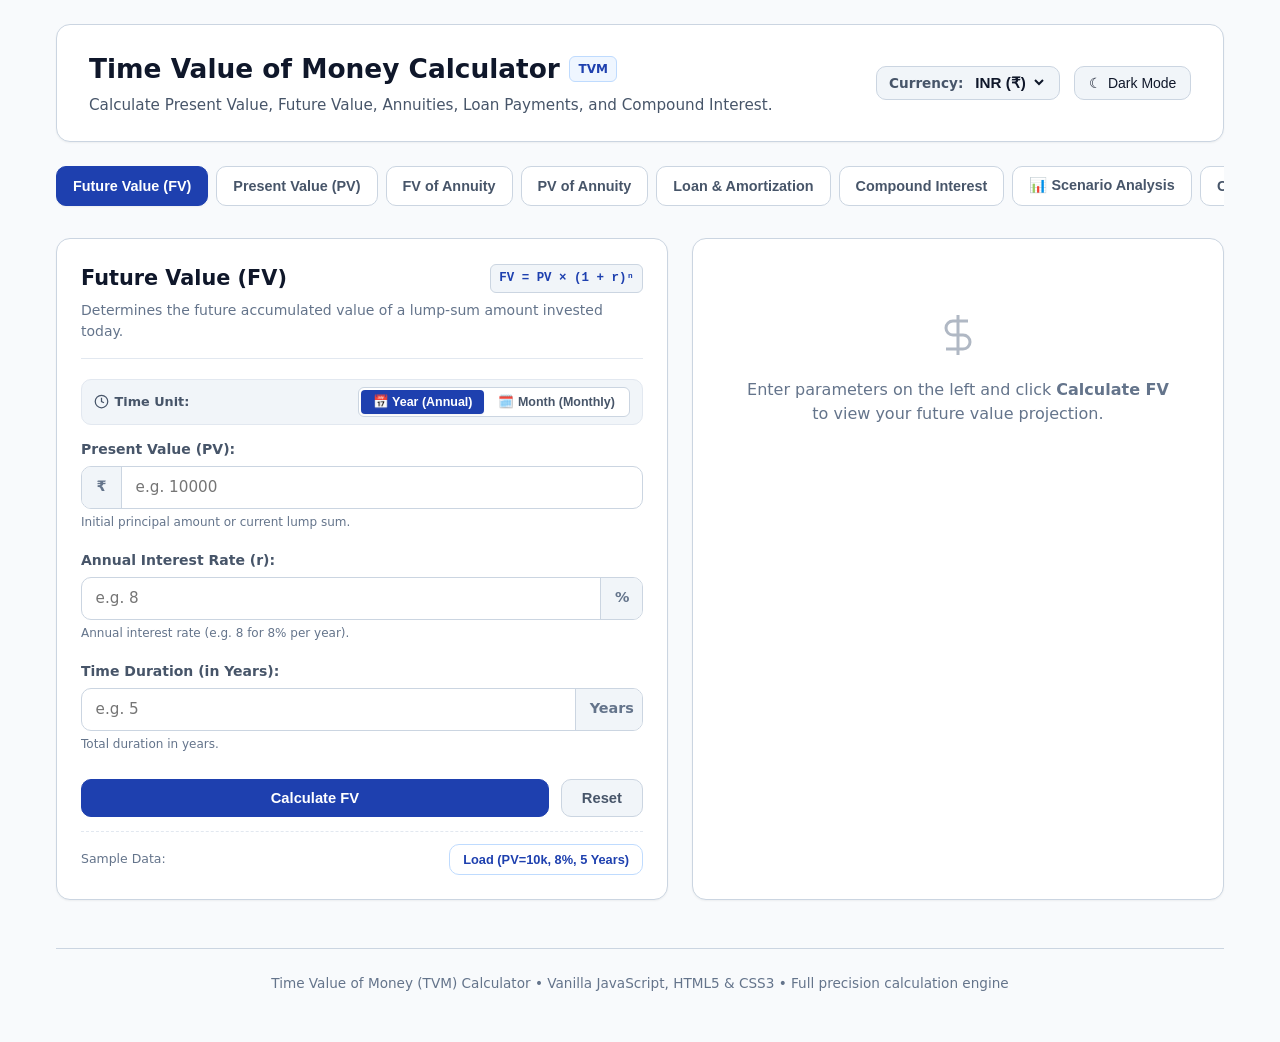
==== commit beada31d: "feat: add scenario analysis and time unit toggles Introduce a Scenario Analysis tab for sensitivity " ====
--- a/index.html
+++ b/index.html
@@ -51,6 +51,7 @@
       <button class="tab-btn" data-tab="pva" role="tab" aria-selected="false">PV of Annuity</button>
       <button class="tab-btn" data-tab="loan" role="tab" aria-selected="false">Loan & Amortization</button>
       <button class="tab-btn" data-tab="ci" role="tab" aria-selected="false">Compound Interest</button>
+      <button class="tab-btn" data-tab="scenario" role="tab" aria-selected="false">📊 Scenario Analysis</button>
       <button class="tab-btn" data-tab="history" role="tab" aria-selected="false">Calculation History</button>
       <button class="tab-btn" data-tab="formulas" role="tab" aria-selected="false">Formulas & Guide</button>
     </nav>
@@ -68,6 +69,25 @@
             <p class="card-description">Determines the future accumulated value of a lump-sum amount invested today.</p>
           </div>
 
+          <!-- Month or Year Option Toggle -->
+          <div class="time-unit-control">
+            <span class="time-unit-label">
+              <svg width="15" height="15" viewBox="0 0 24 24" fill="none" stroke="currentColor" stroke-width="2">
+                <circle cx="12" cy="12" r="10"></circle>
+                <polyline points="12 6 12 12 16 14"></polyline>
+              </svg>
+              Time Unit:
+            </span>
+            <div class="unit-segmented-group" role="radiogroup" aria-label="Time Unit Option">
+              <button type="button" class="unit-pill-btn active" id="btn-fv-unit-year" data-pane="fv" data-unit="year" onclick="setTimeUnit('fv', 'year')">
+                📅 Year (Annual)
+              </button>
+              <button type="button" class="unit-pill-btn" id="btn-fv-unit-month" data-pane="fv" data-unit="month" onclick="setTimeUnit('fv', 'month')">
+                🗓️ Month (Monthly)
+              </button>
+            </div>
+          </div>
+
           <form id="form-fv" onsubmit="event.preventDefault(); calculateFutureValue();">
             <div class="form-group">
               <label for="fv-pv">Present Value (PV):</label>
@@ -80,23 +100,23 @@
             </div>
 
             <div class="form-group">
-              <label for="fv-rate">Interest Rate per Period (r):</label>
+              <label for="fv-rate" id="fv-rate-label">Annual Interest Rate (r):</label>
               <div class="input-addon-wrapper">
                 <input type="number" id="fv-rate" class="form-control" placeholder="e.g. 8" step="any" min="0" required />
                 <span class="input-addon addon-right">%</span>
               </div>
               <span id="fv-rate-error" class="error-msg"></span>
-              <span class="form-hint">Rate per compounding period (e.g. 8 for 8%).</span>
-            </div>
-
-            <div class="form-group">
-              <label for="fv-periods">Number of Periods (n):</label>
+              <span class="form-hint" id="fv-rate-hint">Annual interest rate (e.g. 8 for 8% per year).</span>
+            </div>
+
+            <div class="form-group">
+              <label for="fv-periods" id="fv-periods-label">Time Duration (in Years):</label>
               <div class="input-addon-wrapper">
                 <input type="number" id="fv-periods" class="form-control" placeholder="e.g. 5" step="any" min="0.01" required />
-                <span class="input-addon addon-right">periods</span>
+                <span class="input-addon addon-right" id="fv-periods-addon">Years</span>
               </div>
               <span id="fv-periods-error" class="error-msg"></span>
-              <span class="form-hint">Total number of compounding periods.</span>
+              <span class="form-hint" id="fv-periods-hint">Total duration in years.</span>
             </div>
 
             <div class="form-actions">
@@ -105,8 +125,8 @@
             </div>
 
             <div class="sample-row">
-              <span class="sample-label">Sample Test Case 1:</span>
-              <button type="button" id="btn-sample-fv" class="btn btn-sample">Load (PV=10k, 8%, 5 periods)</button>
+              <span class="sample-label">Sample Data:</span>
+              <button type="button" id="btn-sample-fv" class="btn btn-sample">Load (PV=10k, 8%, 5 Years)</button>
             </div>
           </form>
         </div>
@@ -136,18 +156,18 @@
                 <div id="fv-total-interest" class="breakdown-value">₹0.00</div>
               </div>
               <div class="breakdown-item">
-                <div class="breakdown-label">Periodic Rate</div>
+                <div class="breakdown-label" id="fv-rate-display-label">Interest Rate</div>
                 <div id="fv-rate-display" class="breakdown-value">0.00%</div>
               </div>
               <div class="breakdown-item">
-                <div class="breakdown-label">Total Periods</div>
-                <div id="fv-periods-display" class="breakdown-value">0</div>
+                <div class="breakdown-label">Duration</div>
+                <div id="fv-periods-display" class="breakdown-value">0 Years</div>
               </div>
             </div>
 
             <div class="result-formula-applied">
               <strong>Formula Applied:</strong> <code>FV = PV &times; (1 + r)ⁿ</code><br />
-              Compound growth calculated continuously across specified periods.
+              Compound growth calculated across the specified duration.
             </div>
           </div>
         </div>
@@ -167,6 +187,25 @@
             <p class="card-description">Determines what an expected future sum is worth in today's currency.</p>
           </div>
 
+          <!-- Month or Year Option Toggle -->
+          <div class="time-unit-control">
+            <span class="time-unit-label">
+              <svg width="15" height="15" viewBox="0 0 24 24" fill="none" stroke="currentColor" stroke-width="2">
+                <circle cx="12" cy="12" r="10"></circle>
+                <polyline points="12 6 12 12 16 14"></polyline>
+              </svg>
+              Time Unit:
+            </span>
+            <div class="unit-segmented-group" role="radiogroup" aria-label="Time Unit Option">
+              <button type="button" class="unit-pill-btn active" id="btn-pv-unit-year" data-pane="pv" data-unit="year" onclick="setTimeUnit('pv', 'year')">
+                📅 Year (Annual)
+              </button>
+              <button type="button" class="unit-pill-btn" id="btn-pv-unit-month" data-pane="pv" data-unit="month" onclick="setTimeUnit('pv', 'month')">
+                🗓️ Month (Monthly)
+              </button>
+            </div>
+          </div>
+
           <form id="form-pv" onsubmit="event.preventDefault(); calculatePresentValue();">
             <div class="form-group">
               <label for="pv-fv">Future Value (FV):</label>
@@ -179,23 +218,23 @@
             </div>
 
             <div class="form-group">
-              <label for="pv-rate">Interest Rate per Period (r):</label>
+              <label for="pv-rate" id="pv-rate-label">Annual Discount Rate (r):</label>
               <div class="input-addon-wrapper">
                 <input type="number" id="pv-rate" class="form-control" placeholder="e.g. 8" step="any" min="0" required />
                 <span class="input-addon addon-right">%</span>
               </div>
               <span id="pv-rate-error" class="error-msg"></span>
-              <span class="form-hint">Discount rate per compounding period.</span>
-            </div>
-
-            <div class="form-group">
-              <label for="pv-periods">Number of Periods (n):</label>
+              <span class="form-hint" id="pv-rate-hint">Discount rate per year (e.g. 8 for 8% per year).</span>
+            </div>
+
+            <div class="form-group">
+              <label for="pv-periods" id="pv-periods-label">Time Duration (in Years):</label>
               <div class="input-addon-wrapper">
                 <input type="number" id="pv-periods" class="form-control" placeholder="e.g. 5" step="any" min="0.01" required />
-                <span class="input-addon addon-right">periods</span>
+                <span class="input-addon addon-right" id="pv-periods-addon">Years</span>
               </div>
               <span id="pv-periods-error" class="error-msg"></span>
-              <span class="form-hint">Number of discounting periods until future date.</span>
+              <span class="form-hint" id="pv-periods-hint">Total duration in years.</span>
             </div>
 
             <div class="form-actions">
@@ -204,8 +243,8 @@
             </div>
 
             <div class="sample-row">
-              <span class="sample-label">Sample Test Case 2:</span>
-              <button type="button" id="btn-sample-pv" class="btn btn-sample">Load (FV=14,693.28, 8%, 5 periods)</button>
+              <span class="sample-label">Sample Data:</span>
+              <button type="button" id="btn-sample-pv" class="btn btn-sample">Load (FV=14,693.28, 8%, 5 Years)</button>
             </div>
           </form>
         </div>
@@ -235,12 +274,12 @@
                 <div id="pv-total-discount" class="breakdown-value">₹0.00</div>
               </div>
               <div class="breakdown-item">
-                <div class="breakdown-label">Periodic Rate</div>
+                <div class="breakdown-label" id="pv-rate-display-label">Discount Rate</div>
                 <div id="pv-rate-display" class="breakdown-value">0.00%</div>
               </div>
               <div class="breakdown-item">
-                <div class="breakdown-label">Total Periods</div>
-                <div id="pv-periods-display" class="breakdown-value">0</div>
+                <div class="breakdown-label">Duration</div>
+                <div id="pv-periods-display" class="breakdown-value">0 Years</div>
               </div>
             </div>
 
@@ -263,38 +302,57 @@
               <span>FV of Ordinary Annuity</span>
               <span class="formula-tag">FV = PMT &times; [((1+r)ⁿ - 1) / r]</span>
             </h2>
-            <p class="card-description">Computes future accumulated sum when making regular equal payments at period end.</p>
+            <p class="card-description">Computes future accumulated sum when making regular equal payments each month or year.</p>
+          </div>
+
+          <!-- Month or Year Option Toggle -->
+          <div class="time-unit-control">
+            <span class="time-unit-label">
+              <svg width="15" height="15" viewBox="0 0 24 24" fill="none" stroke="currentColor" stroke-width="2">
+                <circle cx="12" cy="12" r="10"></circle>
+                <polyline points="12 6 12 12 16 14"></polyline>
+              </svg>
+              Payment & Time Unit:
+            </span>
+            <div class="unit-segmented-group" role="radiogroup" aria-label="Time Unit Option">
+              <button type="button" class="unit-pill-btn active" id="btn-fva-unit-year" data-pane="fva" data-unit="year" onclick="setTimeUnit('fva', 'year')">
+                📅 Year (Annual)
+              </button>
+              <button type="button" class="unit-pill-btn" id="btn-fva-unit-month" data-pane="fva" data-unit="month" onclick="setTimeUnit('fva', 'month')">
+                🗓️ Month (Monthly)
+              </button>
+            </div>
           </div>
 
           <form id="form-fva" onsubmit="event.preventDefault(); calculateFutureAnnuity();">
             <div class="form-group">
-              <label for="fva-pmt">Periodic Payment (PMT):</label>
+              <label for="fva-pmt" id="fva-pmt-label">Payment per Year (PMT):</label>
               <div class="input-addon-wrapper">
                 <span class="input-addon currency-symbol">₹</span>
                 <input type="number" id="fva-pmt" class="form-control" placeholder="e.g. 1000" step="any" min="0" required />
               </div>
               <span id="fva-pmt-error" class="error-msg"></span>
-              <span class="form-hint">Amount deposited or paid at the end of each period.</span>
-            </div>
-
-            <div class="form-group">
-              <label for="fva-rate">Periodic Interest Rate (r):</label>
+              <span class="form-hint" id="fva-pmt-hint">Amount deposited or paid at the end of each year.</span>
+            </div>
+
+            <div class="form-group">
+              <label for="fva-rate" id="fva-rate-label">Annual Interest Rate (r):</label>
               <div class="input-addon-wrapper">
                 <input type="number" id="fva-rate" class="form-control" placeholder="e.g. 8" step="any" min="0" required />
                 <span class="input-addon addon-right">%</span>
               </div>
               <span id="fva-rate-error" class="error-msg"></span>
-              <span class="form-hint">Interest rate per compounding period (supports r = 0%).</span>
-            </div>
-
-            <div class="form-group">
-              <label for="fva-periods">Number of Periods (n):</label>
+              <span class="form-hint" id="fva-rate-hint">Annual interest rate (supports r = 0%).</span>
+            </div>
+
+            <div class="form-group">
+              <label for="fva-periods" id="fva-periods-label">Time Duration (in Years):</label>
               <div class="input-addon-wrapper">
                 <input type="number" id="fva-periods" class="form-control" placeholder="e.g. 5" step="any" min="0.01" required />
-                <span class="input-addon addon-right">periods</span>
+                <span class="input-addon addon-right" id="fva-periods-addon">Years</span>
               </div>
               <span id="fva-periods-error" class="error-msg"></span>
-              <span class="form-hint">Total number of periodic contributions.</span>
+              <span class="form-hint" id="fva-periods-hint">Total duration in years.</span>
             </div>
 
             <div class="form-actions">
@@ -303,8 +361,8 @@
             </div>
 
             <div class="sample-row">
-              <span class="sample-label">Sample Test Case 3:</span>
-              <button type="button" id="btn-sample-fva" class="btn btn-sample">Load (PMT=1k, 8%, 5 periods)</button>
+              <span class="sample-label">Sample Data:</span>
+              <button type="button" id="btn-sample-fva" class="btn btn-sample">Load (PMT=1k, 8%, 5 Years)</button>
             </div>
           </form>
         </div>
@@ -315,7 +373,7 @@
             <svg viewBox="0 0 24 24" fill="none" stroke="currentColor" stroke-width="1.5">
               <path d="M12 2v20M17 5H9.5a3.5 3.5 0 0 0 0 7h5a3.5 3.5 0 0 1 0 7H6" />
             </svg>
-            <p>Input periodic deposits to calculate the accumulated annuity value.</p>
+            <p>Input regular deposits to calculate the accumulated annuity value.</p>
           </div>
 
           <div id="fva-result-content" class="result-content">
@@ -334,12 +392,12 @@
                 <div id="fva-total-interest" class="breakdown-value">₹0.00</div>
               </div>
               <div class="breakdown-item">
-                <div class="breakdown-label">Periodic Contribution</div>
+                <div class="breakdown-label" id="fva-pmt-display-label">Payment Amount (PMT)</div>
                 <div id="fva-pmt-display" class="breakdown-value">₹0.00</div>
               </div>
               <div class="breakdown-item">
-                <div class="breakdown-label">Annuity Type</div>
-                <div class="breakdown-value" style="font-size:0.95rem;">Ordinary (End of Period)</div>
+                <div class="breakdown-label">Duration & Timing</div>
+                <div id="fva-duration-display" class="breakdown-value" style="font-size:0.95rem;">5 Years (Yearly)</div>
               </div>
             </div>
 
@@ -362,38 +420,57 @@
               <span>PV of Ordinary Annuity</span>
               <span class="formula-tag">PV = PMT &times; [1 - (1+r)⁻ⁿ] / r</span>
             </h2>
-            <p class="card-description">Computes the present lump-sum worth of a series of future periodic payments.</p>
+            <p class="card-description">Computes the present lump-sum worth of a series of future regular payments each month or year.</p>
+          </div>
+
+          <!-- Month or Year Option Toggle -->
+          <div class="time-unit-control">
+            <span class="time-unit-label">
+              <svg width="15" height="15" viewBox="0 0 24 24" fill="none" stroke="currentColor" stroke-width="2">
+                <circle cx="12" cy="12" r="10"></circle>
+                <polyline points="12 6 12 12 16 14"></polyline>
+              </svg>
+              Payment & Time Unit:
+            </span>
+            <div class="unit-segmented-group" role="radiogroup" aria-label="Time Unit Option">
+              <button type="button" class="unit-pill-btn active" id="btn-pva-unit-year" data-pane="pva" data-unit="year" onclick="setTimeUnit('pva', 'year')">
+                📅 Year (Annual)
+              </button>
+              <button type="button" class="unit-pill-btn" id="btn-pva-unit-month" data-pane="pva" data-unit="month" onclick="setTimeUnit('pva', 'month')">
+                🗓️ Month (Monthly)
+              </button>
+            </div>
           </div>
 
           <form id="form-pva" onsubmit="event.preventDefault(); calculatePresentAnnuity();">
             <div class="form-group">
-              <label for="pva-pmt">Periodic Payment (PMT):</label>
+              <label for="pva-pmt" id="pva-pmt-label">Payment per Year (PMT):</label>
               <div class="input-addon-wrapper">
                 <span class="input-addon currency-symbol">₹</span>
                 <input type="number" id="pva-pmt" class="form-control" placeholder="e.g. 1000" step="any" min="0" required />
               </div>
               <span id="pva-pmt-error" class="error-msg"></span>
-              <span class="form-hint">Expected cash inflow or payout per period.</span>
-            </div>
-
-            <div class="form-group">
-              <label for="pva-rate">Periodic Interest Rate (r):</label>
+              <span class="form-hint" id="pva-pmt-hint">Expected cash inflow or payout each year.</span>
+            </div>
+
+            <div class="form-group">
+              <label for="pva-rate" id="pva-rate-label">Annual Discount Rate (r):</label>
               <div class="input-addon-wrapper">
                 <input type="number" id="pva-rate" class="form-control" placeholder="e.g. 8" step="any" min="0" required />
                 <span class="input-addon addon-right">%</span>
               </div>
               <span id="pva-rate-error" class="error-msg"></span>
-              <span class="form-hint">Discount rate per period (supports r = 0%).</span>
-            </div>
-
-            <div class="form-group">
-              <label for="pva-periods">Number of Periods (n):</label>
+              <span class="form-hint" id="pva-rate-hint">Discount rate per year (supports r = 0%).</span>
+            </div>
+
+            <div class="form-group">
+              <label for="pva-periods" id="pva-periods-label">Time Duration (in Years):</label>
               <div class="input-addon-wrapper">
                 <input type="number" id="pva-periods" class="form-control" placeholder="e.g. 5" step="any" min="0.01" required />
-                <span class="input-addon addon-right">periods</span>
+                <span class="input-addon addon-right" id="pva-periods-addon">Years</span>
               </div>
               <span id="pva-periods-error" class="error-msg"></span>
-              <span class="form-hint">Number of payments to discount back to present.</span>
+              <span class="form-hint" id="pva-periods-hint">Total duration in years.</span>
             </div>
 
             <div class="form-actions">
@@ -403,7 +480,7 @@
 
             <div class="sample-row">
               <span class="sample-label">Sample Data:</span>
-              <button type="button" id="btn-sample-pva" class="btn btn-sample">Load (PMT=1k, 8%, 5 periods)</button>
+              <button type="button" id="btn-sample-pva" class="btn btn-sample">Load (PMT=1k, 8%, 5 Years)</button>
             </div>
           </form>
         </div>
@@ -425,7 +502,7 @@
 
             <div class="breakdown-grid">
               <div class="breakdown-item">
-                <div class="breakdown-label">Total Cash Inflows (PMT &times; n)</div>
+                <div class="breakdown-label">Total Cash Inflows</div>
                 <div id="pva-total-payments" class="breakdown-value">₹0.00</div>
               </div>
               <div class="breakdown-item">
@@ -433,12 +510,12 @@
                 <div id="pva-total-interest" class="breakdown-value">₹0.00</div>
               </div>
               <div class="breakdown-item">
-                <div class="breakdown-label">Periodic Amount</div>
+                <div class="breakdown-label" id="pva-pmt-display-label">Payment Amount (PMT)</div>
                 <div id="pva-pmt-display" class="breakdown-value">₹0.00</div>
               </div>
               <div class="breakdown-item">
-                <div class="breakdown-label">Annuity Type</div>
-                <div class="breakdown-value" style="font-size:0.95rem;">Ordinary (End of Period)</div>
+                <div class="breakdown-label">Duration & Timing</div>
+                <div id="pva-duration-display" class="breakdown-value" style="font-size:0.95rem;">5 Years (Yearly)</div>
               </div>
             </div>
 
@@ -559,7 +636,7 @@
               Periodic rate <em>r = APR / Frequency / 100</em>, total periods <em>n = Years &times; Frequency</em>.
             </div>
 
-            <div class="result-card-actions" style="margin-top: 1rem;">
+            <div class="result-card-actions" style="margin-top: 1rem; display: flex; flex-direction: column; gap: 0.5rem;">
               <button type="button" id="btn-download-amort-csv-card" class="btn btn-success" style="font-size: 0.85rem; width: 100%; font-weight: 600;" title="Download Amortization Table in CSV format">
                 <svg width="15" height="15" viewBox="0 0 24 24" fill="none" stroke="currentColor" stroke-width="2.2" stroke-linecap="round" stroke-linejoin="round" aria-hidden="true">
                   <path d="M21 15v4a2 2 0 0 1-2 2H5a2 2 0 0 1-2-2v-4"></path>
@@ -567,6 +644,9 @@
                   <line x1="12" y1="15" x2="12" y2="3"></line>
                 </svg>
                 <span>Download Schedule (CSV)</span>
+              </button>
+              <button type="button" id="btn-goto-scenario-loan" class="btn btn-secondary" style="font-size: 0.85rem; width: 100%; font-weight: 600;" title="Compare What-If scenarios with this loan data">
+                <span>📊</span> <span>Run Scenario & What-If Analysis</span>
               </button>
             </div>
           </div>
@@ -796,12 +876,265 @@
               <strong>Formula Applied:</strong> <code>A = P &times; (1 + r/m)^(m&times;t)</code><br />
               Compounding interest yields interest on interest over time.
             </div>
+
+            <div class="result-card-actions" style="margin-top: 1rem;">
+              <button type="button" id="btn-goto-scenario-ci" class="btn btn-secondary" style="font-size: 0.85rem; width: 100%; font-weight: 600;" title="Analyze What-If scenarios for this investment">
+                <span>📈</span> <span>Analyze Investment Scenarios</span>
+              </button>
+            </div>
           </div>
         </div>
       </div>
     </section>
 
-    <!-- TAB 7: Calculation History -->
+    <!-- TAB 7: Scenario Analysis -->
+    <section id="pane-scenario" class="calc-pane" role="tabpanel">
+      <!-- Mode Toggle: Loan vs Investment -->
+      <div class="scenario-mode-wrapper">
+        <div class="scenario-mode-toggle" role="group" aria-label="Scenario Type Toggle">
+          <button type="button" id="btn-scenario-mode-loan" class="mode-btn active">
+            <span>🏠</span>
+            <span>Loan & Mortgage Scenarios</span>
+          </button>
+          <button type="button" id="btn-scenario-mode-invest" class="mode-btn">
+            <span>📈</span>
+            <span>Investment & Growth Scenarios</span>
+          </button>
+        </div>
+      </div>
+
+      <!-- Main Scenario Configuration Card -->
+      <div class="calc-card" style="margin-bottom: 1.5rem;">
+        <div class="card-header">
+          <h2>
+            <span id="scenario-title-text">Loan Scenario & What-If Analysis</span>
+            <span class="formula-tag">Multi-Variable Sensitivity</span>
+          </h2>
+          <p class="card-description" id="scenario-desc-text">
+            Compare baseline loan repayments against optimistic rate cuts, stressed rate hikes, term extensions, and accelerated prepayment schedules.
+          </p>
+        </div>
+
+        <form id="form-scenario" onsubmit="event.preventDefault(); runScenarioAnalysis();">
+          <!-- Loan Inputs Grid -->
+          <div id="scenario-loan-inputs" class="form-grid" style="display: grid; grid-template-columns: repeat(auto-fit, minmax(210px, 1fr)); gap: 1rem;">
+            <div class="form-group">
+              <label for="sc-loan-amount">Base Principal (Loan Amount):</label>
+              <div class="input-addon-wrapper">
+                <span class="input-addon currency-symbol">₹</span>
+                <input type="number" id="sc-loan-amount" class="form-control" placeholder="e.g. 500000" step="any" min="1" value="500000" required />
+              </div>
+              <span class="form-hint">Baseline loan balance or borrowing amount.</span>
+            </div>
+
+            <div class="form-group">
+              <label for="sc-loan-rate">Base Annual Interest Rate (%):</label>
+              <div class="input-addon-wrapper">
+                <input type="number" id="sc-loan-rate" class="form-control" placeholder="e.g. 8.5" step="any" min="0" value="8.5" required />
+                <span class="input-addon addon-right">%</span>
+              </div>
+              <span class="form-hint">Current annual interest rate.</span>
+            </div>
+
+            <div class="form-group">
+              <label for="sc-loan-term">Base Loan Term (Years):</label>
+              <div class="input-addon-wrapper">
+                <input type="number" id="sc-loan-term" class="form-control" placeholder="e.g. 20" step="any" min="0.1" value="20" required />
+                <span class="input-addon addon-right">Yrs</span>
+              </div>
+              <span class="form-hint">Duration of repayment in years.</span>
+            </div>
+
+            <div class="form-group">
+              <label for="sc-loan-freq">Payment Frequency:</label>
+              <select id="sc-loan-freq" class="form-control">
+                <option value="12" selected>Monthly (12/yr)</option>
+                <option value="4">Quarterly (4/yr)</option>
+                <option value="2">Half-Yearly (2/yr)</option>
+                <option value="1">Yearly (1/yr)</option>
+              </select>
+              <span class="form-hint">Frequency of scheduled payments.</span>
+            </div>
+
+            <div class="form-group">
+              <label for="sc-loan-prepay">Extra Monthly Prepayment:</label>
+              <div class="input-addon-wrapper">
+                <span class="input-addon currency-symbol">₹</span>
+                <input type="number" id="sc-loan-prepay" class="form-control" placeholder="e.g. 5000" step="any" min="0" value="0" />
+              </div>
+              <span class="form-hint">Extra sum applied toward principal each period.</span>
+            </div>
+          </div>
+
+          <!-- Investment Inputs Grid (Hidden when in Loan mode) -->
+          <div id="scenario-invest-inputs" class="form-grid" style="display: none; grid-template-columns: repeat(auto-fit, minmax(210px, 1fr)); gap: 1rem;">
+            <div class="form-group">
+              <label for="sc-inv-principal">Initial Investment (Principal):</label>
+              <div class="input-addon-wrapper">
+                <span class="input-addon currency-symbol">₹</span>
+                <input type="number" id="sc-inv-principal" class="form-control" placeholder="e.g. 100000" step="any" min="0" value="100000" />
+              </div>
+              <span class="form-hint">Starting lump-sum deposit.</span>
+            </div>
+
+            <div class="form-group">
+              <label for="sc-inv-rate">Base Annual Return Rate (%):</label>
+              <div class="input-addon-wrapper">
+                <input type="number" id="sc-inv-rate" class="form-control" placeholder="e.g. 10" step="any" min="0" value="10" />
+                <span class="input-addon addon-right">%</span>
+              </div>
+              <span class="form-hint">Expected annual compound return rate.</span>
+            </div>
+
+            <div class="form-group">
+              <label for="sc-inv-term">Investment Horizon (Years):</label>
+              <div class="input-addon-wrapper">
+                <input type="number" id="sc-inv-term" class="form-control" placeholder="e.g. 15" step="any" min="0.5" value="15" />
+                <span class="input-addon addon-right">Yrs</span>
+              </div>
+              <span class="form-hint">Target accumulation timeframe.</span>
+            </div>
+
+            <div class="form-group">
+              <label for="sc-inv-deposit">Periodic Contribution (PMT):</label>
+              <div class="input-addon-wrapper">
+                <span class="input-addon currency-symbol">₹</span>
+                <input type="number" id="sc-inv-deposit" class="form-control" placeholder="e.g. 5000" step="any" min="0" value="5000" />
+              </div>
+              <span class="form-hint">Regular addition deposited each period.</span>
+            </div>
+
+            <div class="form-group">
+              <label for="sc-inv-freq">Contribution Frequency:</label>
+              <select id="sc-inv-freq" class="form-control">
+                <option value="12" selected>Monthly (12/yr)</option>
+                <option value="4">Quarterly (4/yr)</option>
+                <option value="1">Annually (1/yr)</option>
+              </select>
+              <span class="form-hint">Compounding and deposit frequency.</span>
+            </div>
+          </div>
+
+          <!-- Preset Strategy Quick Chips -->
+          <div class="scenario-presets-bar">
+            <span style="font-size: 0.8rem; font-weight: 600; color: var(--text-muted);">Quick Presets:</span>
+            <div id="loan-presets-group" style="display: flex; gap: 0.4rem; flex-wrap: wrap;">
+              <button type="button" class="preset-chip" data-preset="rate-shock">⚡ Rate Shock (±1% & ±2%)</button>
+              <button type="button" class="preset-chip" data-preset="term-comparison">⏱ Term (15 vs 20 vs 30 Yrs)</button>
+              <button type="button" class="preset-chip" data-preset="extra-prepay">💰 Extra Prepayment (+15%)</button>
+              <button type="button" class="preset-chip" data-preset="shorten-term">🚀 Fast Payoff (-5 Yrs)</button>
+            </div>
+            <div id="invest-presets-group" style="display: none; gap: 0.4rem; flex-wrap: wrap;">
+              <button type="button" class="preset-chip" data-preset="market-returns">📊 Returns (6% vs 9% vs 12%)</button>
+              <button type="button" class="preset-chip" data-preset="time-horizons">⏳ Horizons (5 vs 10 vs 20 Yrs)</button>
+              <button type="button" class="preset-chip" data-preset="step-up-deposit">📈 Higher Deposits (+50%)</button>
+            </div>
+          </div>
+
+          <!-- Action Buttons -->
+          <div class="btn-group" style="margin-top: 1.25rem;">
+            <button type="button" id="btn-calc-scenario" class="btn btn-primary">
+              <span>📊</span> Run Scenario Analysis
+            </button>
+            <button type="button" id="btn-import-from-loan" class="btn btn-secondary" title="Sync numbers from Loan Calculator">
+              <span>🔄</span> Import From Loan Tab
+            </button>
+            <button type="button" id="btn-reset-scenario" class="btn btn-secondary">
+              Reset
+            </button>
+          </div>
+        </form>
+      </div>
+
+      <!-- Side-by-Side Scenario Cards Container -->
+      <div id="scenario-cards-container" class="scenario-cards-grid">
+        <!-- Rendered dynamically by JavaScript -->
+      </div>
+
+      <!-- Detailed Comparison Data Table -->
+      <div class="amortization-section" style="margin-top: 2rem;">
+        <div class="amortization-header">
+          <div>
+            <h3 style="font-size: 1.25rem; font-weight: 700; color: var(--text-primary); display: flex; align-items: center; gap: 0.5rem;">
+              <span>Scenario Comparison Table</span>
+              <span class="badge" style="font-size: 0.72rem; text-transform: uppercase; background: var(--color-primary-light); color: var(--color-primary); border: 1px solid var(--color-primary-border); padding: 0.15rem 0.5rem; border-radius: var(--radius-sm);">Side-by-Side</span>
+            </h3>
+            <p style="font-size: 0.85rem; color: var(--text-muted); margin-top: 0.25rem;">Comprehensive metrics comparing payment, interest, savings, and payoff timelines across all models.</p>
+          </div>
+          <div class="amort-actions-group">
+            <button type="button" id="btn-copy-scenario-table" class="btn btn-secondary" style="font-size: 0.85rem;" title="Copy tab-delimited table to clipboard">
+              <span>📋</span> Copy
+            </button>
+            <button type="button" id="btn-download-scenario-csv" class="btn btn-success" style="font-size: 0.85rem; font-weight: 600;" title="Download scenario comparison table in CSV format">
+              <svg width="15" height="15" viewBox="0 0 24 24" fill="none" stroke="currentColor" stroke-width="2.2" stroke-linecap="round" stroke-linejoin="round" aria-hidden="true">
+                <path d="M21 15v4a2 2 0 0 1-2 2H5a2 2 0 0 1-2-2v-4"></path>
+                <polyline points="7 10 12 15 17 10"></polyline>
+                <line x1="12" y1="15" x2="12" y2="3"></line>
+              </svg>
+              <span>Download CSV</span>
+            </button>
+          </div>
+        </div>
+
+        <div class="table-responsive">
+          <table class="data-table" id="scenario-comparison-table">
+            <thead>
+              <tr id="scenario-table-thead-row">
+                <th style="text-align: left;">Scenario Name</th>
+                <th>Rate (%)</th>
+                <th>Term</th>
+                <th id="th-scenario-pmt">Periodic Payment</th>
+                <th>Total Principal</th>
+                <th>Total Interest</th>
+                <th id="th-scenario-total">Total Outflow</th>
+                <th>Variance vs Base</th>
+              </tr>
+            </thead>
+            <tbody id="scenario-comparison-tbody">
+              <!-- Rendered dynamically -->
+            </tbody>
+          </table>
+        </div>
+      </div>
+
+      <!-- 2D Sensitivity Matrix Grid (Rate vs Term Heatmap) -->
+      <div id="sensitivity-matrix-section" class="sensitivity-section">
+        <div class="amortization-header">
+          <div>
+            <h3 style="font-size: 1.25rem; font-weight: 700; color: var(--text-primary); display: flex; align-items: center; gap: 0.5rem;">
+              <span>Sensitivity Matrix: Rate vs. Term Heatmap</span>
+              <span class="badge" style="font-size: 0.72rem; text-transform: uppercase; background: var(--color-success-bg); color: var(--color-success); border: 1px solid var(--color-success-border); padding: 0.15rem 0.5rem; border-radius: var(--radius-sm);">Interactive 2D Grid</span>
+            </h3>
+            <p style="font-size: 0.85rem; color: var(--text-muted); margin-top: 0.25rem;">
+              Matrix of <span id="matrix-type-desc">Monthly Installments and Total Interest</span> across varying interest rates and term lengths. Click any cell to inspect.
+            </p>
+          </div>
+          <div class="amort-actions-group">
+            <button type="button" id="btn-download-sensitivity-csv" class="btn btn-success" style="font-size: 0.85rem; font-weight: 600;" title="Download Sensitivity Matrix in CSV format">
+              <svg width="15" height="15" viewBox="0 0 24 24" fill="none" stroke="currentColor" stroke-width="2.2" stroke-linecap="round" stroke-linejoin="round" aria-hidden="true">
+                <path d="M21 15v4a2 2 0 0 1-2 2H5a2 2 0 0 1-2-2v-4"></path>
+                <polyline points="7 10 12 15 17 10"></polyline>
+                <line x1="12" y1="15" x2="12" y2="3"></line>
+              </svg>
+              <span>Download Matrix (CSV)</span>
+            </button>
+          </div>
+        </div>
+
+        <div class="table-responsive">
+          <table class="data-table sensitivity-table" id="sensitivity-matrix-table">
+            <thead id="sensitivity-thead">
+              <!-- Rendered dynamically -->
+            </thead>
+            <tbody id="sensitivity-tbody">
+              <!-- Rendered dynamically -->
+            </tbody>
+          </table>
+        </div>
+      </div>
+    </section>
+
+    <!-- TAB 8: Calculation History -->
     <section id="pane-history" class="calc-pane" role="tabpanel">
       <div class="history-container">
         <div class="history-header">
--- a/style.css
+++ b/style.css
@@ -369,6 +369,63 @@
   border-left: 1px solid var(--border-color);
 }
 
+/* Time Unit Selector (Month or Year Option) */
+.time-unit-control {
+  display: flex;
+  align-items: center;
+  justify-content: space-between;
+  margin-bottom: 0.9rem;
+  padding: 0.45rem 0.75rem;
+  background: var(--bg-surface-subtle);
+  border: 1px solid var(--border-light);
+  border-radius: var(--radius-md);
+  gap: 0.5rem;
+  flex-wrap: wrap;
+}
+
+.time-unit-label {
+  font-size: 0.8rem;
+  font-weight: 600;
+  color: var(--text-secondary);
+  display: inline-flex;
+  align-items: center;
+  gap: 0.35rem;
+}
+
+.unit-segmented-group {
+  display: inline-flex;
+  background: var(--bg-surface);
+  border: 1px solid var(--border-color);
+  border-radius: var(--radius-sm);
+  padding: 2px;
+  gap: 2px;
+}
+
+.unit-pill-btn {
+  padding: 0.28rem 0.75rem;
+  font-size: 0.78rem;
+  font-weight: 600;
+  border: none;
+  background: transparent;
+  color: var(--text-secondary);
+  border-radius: calc(var(--radius-sm) - 2px);
+  cursor: pointer;
+  transition: all 0.15s ease;
+  display: inline-flex;
+  align-items: center;
+  gap: 0.3rem;
+}
+
+.unit-pill-btn:hover {
+  color: var(--color-primary);
+}
+
+.unit-pill-btn.active {
+  background: var(--color-primary);
+  color: #ffffff;
+  box-shadow: var(--shadow-sm);
+}
+
 .form-control {
   width: 100%;
   padding: 0.6rem 0.85rem;
@@ -994,6 +1051,322 @@
   color: var(--color-primary);
 }
 
+/* ==========================================================================
+   Scenario Analysis & Sensitivity Styles
+   ========================================================================== */
+.scenario-mode-wrapper {
+  display: flex;
+  justify-content: center;
+  margin-bottom: 1.5rem;
+}
+
+.scenario-mode-toggle {
+  display: inline-flex;
+  background: var(--bg-surface-subtle);
+  padding: 0.25rem;
+  border-radius: var(--radius-md);
+  border: 1px solid var(--border-color);
+  gap: 0.35rem;
+}
+
+.mode-btn {
+  padding: 0.55rem 1.25rem;
+  font-size: 0.9rem;
+  font-weight: 600;
+  border: none;
+  background: transparent;
+  color: var(--text-secondary);
+  border-radius: var(--radius-sm);
+  cursor: pointer;
+  transition: all 0.15s ease;
+  display: inline-flex;
+  align-items: center;
+  gap: 0.4rem;
+}
+
+.mode-btn.active {
+  background: var(--color-primary);
+  color: #ffffff;
+  box-shadow: var(--shadow-sm);
+}
+
+.scenario-presets-bar {
+  display: flex;
+  align-items: center;
+  gap: 0.5rem;
+  flex-wrap: wrap;
+  margin-top: 1rem;
+  padding-top: 0.85rem;
+  border-top: 1px dashed var(--border-light);
+}
+
+.preset-chip {
+  background: var(--bg-surface-subtle);
+  border: 1px solid var(--border-color);
+  color: var(--text-secondary);
+  padding: 0.35rem 0.75rem;
+  border-radius: var(--radius-full);
+  font-size: 0.78rem;
+  font-weight: 600;
+  cursor: pointer;
+  transition: all 0.15s ease;
+}
+
+.preset-chip:hover {
+  background: var(--color-primary-light);
+  color: var(--color-primary);
+  border-color: var(--color-primary-border);
+}
+
+.scenario-cards-grid {
+  display: grid;
+  grid-template-columns: 1fr;
+  gap: 1.25rem;
+  margin-top: 1.5rem;
+}
+
+@media (min-width: 680px) {
+  .scenario-cards-grid {
+    grid-template-columns: repeat(2, 1fr);
+  }
+}
+
+@media (min-width: 1080px) {
+  .scenario-cards-grid {
+    grid-template-columns: repeat(3, 1fr);
+  }
+}
+
+.scenario-card {
+  background: var(--bg-surface);
+  border: 1px solid var(--border-color);
+  border-radius: var(--radius-lg);
+  padding: 1.25rem;
+  box-shadow: var(--shadow-sm);
+  display: flex;
+  flex-direction: column;
+  position: relative;
+  transition: transform 0.2s ease, box-shadow 0.2s ease;
+}
+
+.scenario-card:hover {
+  transform: translateY(-2px);
+  box-shadow: var(--shadow-md);
+}
+
+.scenario-card.card-base {
+  border-top: 4px solid var(--color-primary);
+}
+
+.scenario-card.card-optimistic {
+  border-top: 4px solid var(--color-success);
+}
+
+.scenario-card.card-pessimistic {
+  border-top: 4px solid var(--color-warning);
+}
+
+.scenario-card.card-custom {
+  border-top: 4px solid #8b5cf6;
+}
+
+.scenario-card-header {
+  display: flex;
+  align-items: flex-start;
+  justify-content: space-between;
+  gap: 0.5rem;
+  margin-bottom: 0.85rem;
+}
+
+.scenario-card-title {
+  font-size: 1.05rem;
+  font-weight: 700;
+  color: var(--text-primary);
+}
+
+.scenario-badge {
+  font-size: 0.72rem;
+  font-weight: 700;
+  text-transform: uppercase;
+  letter-spacing: 0.04em;
+  padding: 0.2rem 0.55rem;
+  border-radius: var(--radius-sm);
+}
+
+.scenario-badge.badge-base {
+  background: var(--color-primary-light);
+  color: var(--color-primary);
+  border: 1px solid var(--color-primary-border);
+}
+
+.scenario-badge.badge-optimistic {
+  background: var(--color-success-bg);
+  color: var(--color-success);
+  border: 1px solid var(--color-success-border);
+}
+
+.scenario-badge.badge-pessimistic {
+  background: var(--color-warning-bg);
+  color: var(--color-warning);
+  border: 1px solid #fde68a;
+}
+
+.scenario-badge.badge-custom {
+  background: #f5f3ff;
+  color: #7c3aed;
+  border: 1px solid #ddd6fe;
+}
+
+.scenario-metric-box {
+  background: var(--bg-surface-subtle);
+  border: 1px solid var(--border-light);
+  border-radius: var(--radius-md);
+  padding: 0.85rem 1rem;
+  text-align: center;
+  margin-bottom: 0.85rem;
+}
+
+.scenario-metric-label {
+  font-size: 0.75rem;
+  font-weight: 600;
+  text-transform: uppercase;
+  color: var(--text-muted);
+}
+
+.scenario-metric-value {
+  font-size: 1.65rem;
+  font-weight: 800;
+  font-family: var(--font-mono);
+  color: var(--text-primary);
+  margin-top: 0.15rem;
+}
+
+.scenario-delta-box {
+  padding: 0.5rem 0.75rem;
+  border-radius: var(--radius-sm);
+  font-size: 0.8rem;
+  font-weight: 600;
+  margin-bottom: 0.85rem;
+  display: flex;
+  align-items: center;
+  justify-content: space-between;
+}
+
+.scenario-delta-box.delta-positive {
+  background: var(--color-success-bg);
+  color: var(--color-success);
+  border: 1px solid var(--color-success-border);
+}
+
+.scenario-delta-box.delta-negative {
+  background: var(--color-warning-bg);
+  color: var(--color-warning);
+  border: 1px solid #fde68a;
+}
+
+.scenario-delta-box.delta-neutral {
+  background: var(--bg-surface-accent);
+  color: var(--text-secondary);
+}
+
+.scenario-props-list {
+  font-size: 0.82rem;
+  color: var(--text-secondary);
+  display: flex;
+  flex-direction: column;
+  gap: 0.45rem;
+  border-top: 1px dashed var(--border-light);
+  padding-top: 0.75rem;
+  margin-top: auto;
+}
+
+.scenario-prop-row {
+  display: flex;
+  justify-content: space-between;
+  align-items: center;
+}
+
+.scenario-prop-label {
+  color: var(--text-muted);
+}
+
+.scenario-prop-val {
+  font-family: var(--font-mono);
+  font-weight: 600;
+  color: var(--text-primary);
+}
+
+/* Sensitivity Heatmap Matrix */
+.sensitivity-section {
+  margin-top: 2rem;
+  background: var(--bg-surface);
+  border: 1px solid var(--border-color);
+  border-radius: var(--radius-lg);
+  padding: 1.5rem;
+  box-shadow: var(--shadow-sm);
+}
+
+.sensitivity-table th,
+.sensitivity-table td {
+  text-align: center;
+  padding: 0.65rem 0.5rem;
+  font-size: 0.82rem;
+}
+
+.sensitivity-cell {
+  border-radius: var(--radius-sm);
+  padding: 0.4rem 0.3rem;
+  cursor: pointer;
+  transition: all 0.15s ease;
+}
+
+.sensitivity-cell:hover {
+  filter: brightness(0.95);
+  transform: scale(1.02);
+}
+
+.sensitivity-cell.cell-base {
+  background: var(--color-primary-light);
+  border: 2px solid var(--color-primary);
+  font-weight: 700;
+}
+
+.sensitivity-cell.cell-best {
+  background: var(--color-success-bg);
+  color: #065f46;
+}
+
+.sensitivity-cell.cell-worst {
+  background: var(--color-warning-bg);
+  color: #92400e;
+}
+
+.sensitivity-cell-pmt {
+  font-weight: 700;
+  font-family: var(--font-mono);
+  display: block;
+}
+
+.sensitivity-cell-sub {
+  font-size: 0.72rem;
+  color: var(--text-muted);
+  display: block;
+}
+
+/* Quick Navigate Buttons inside Calculator Panes */
+.calc-scenario-link-bar {
+  margin-top: 1rem;
+  padding: 0.75rem 1rem;
+  background: var(--bg-surface-subtle);
+  border: 1px solid var(--border-light);
+  border-radius: var(--radius-md);
+  display: flex;
+  align-items: center;
+  justify-content: space-between;
+  flex-wrap: wrap;
+  gap: 0.5rem;
+}
+
 /* Footer */
 .app-footer {
   margin-top: 3rem;
